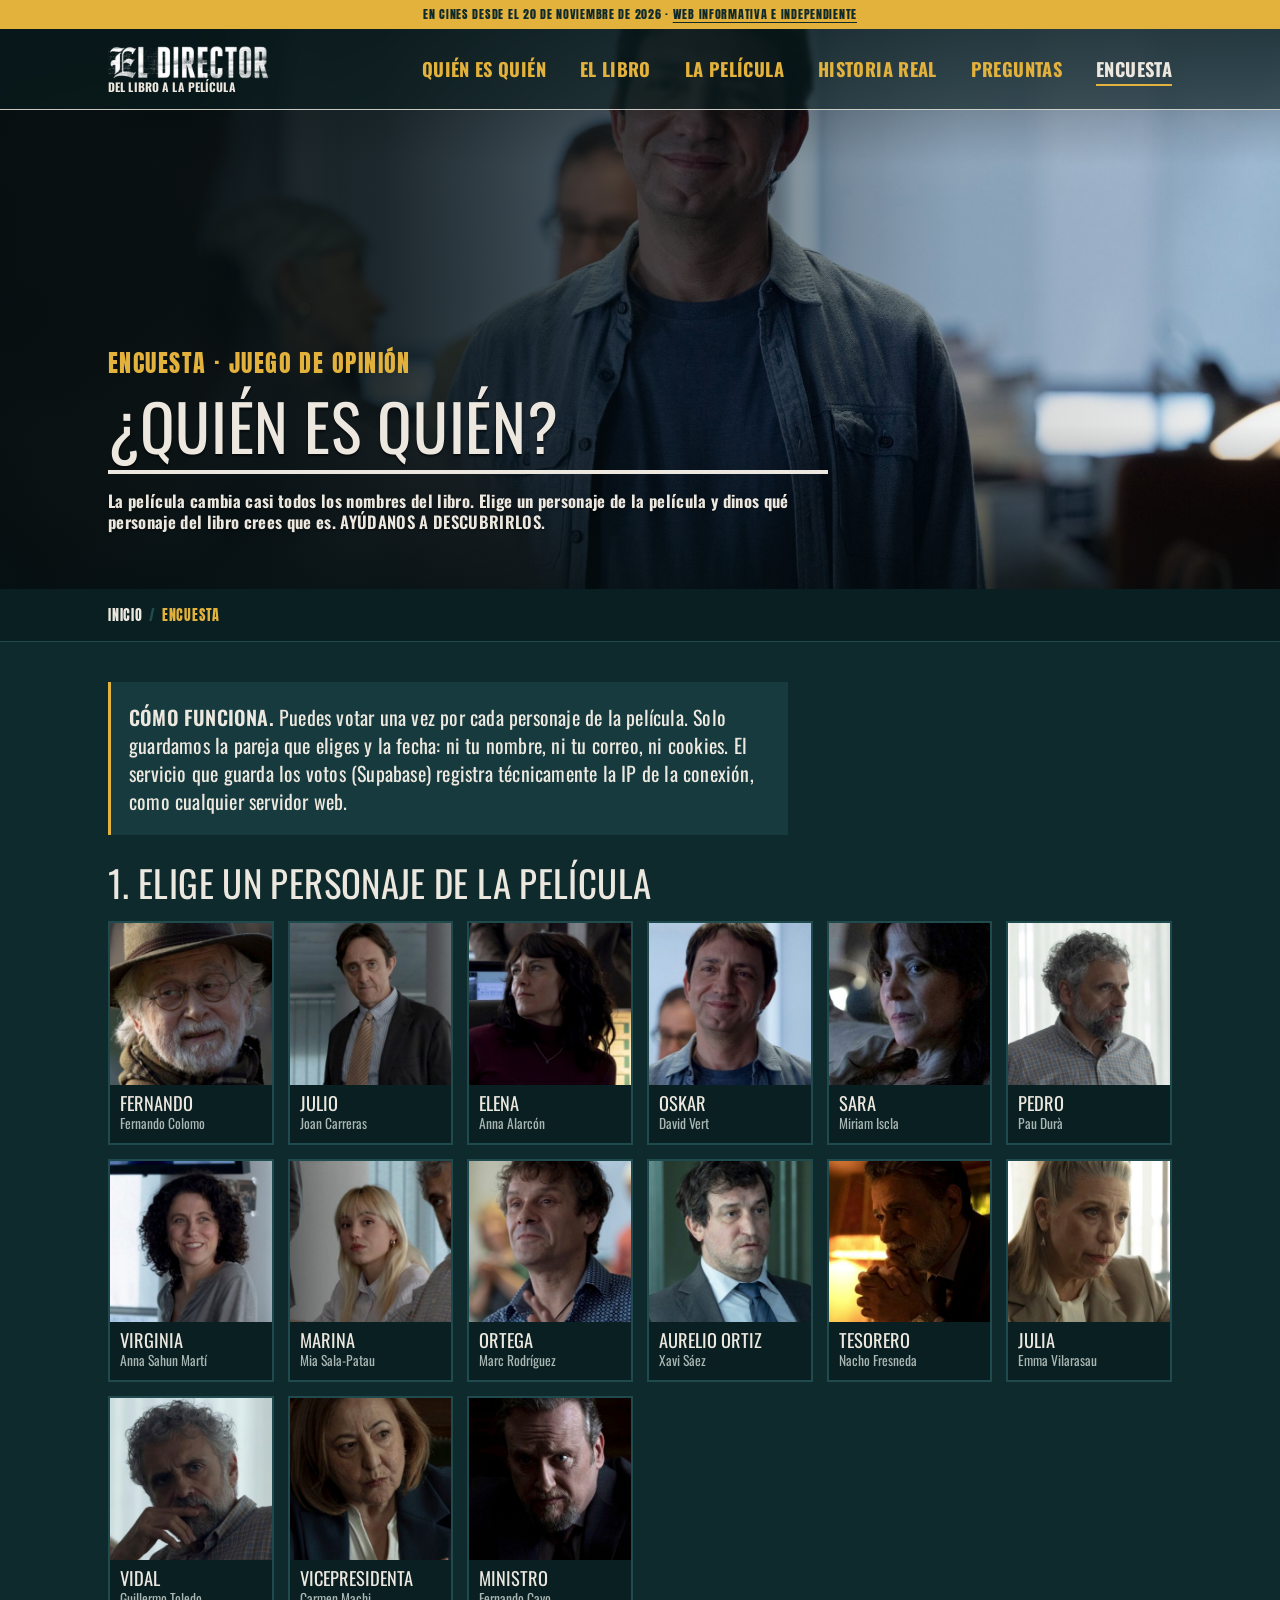
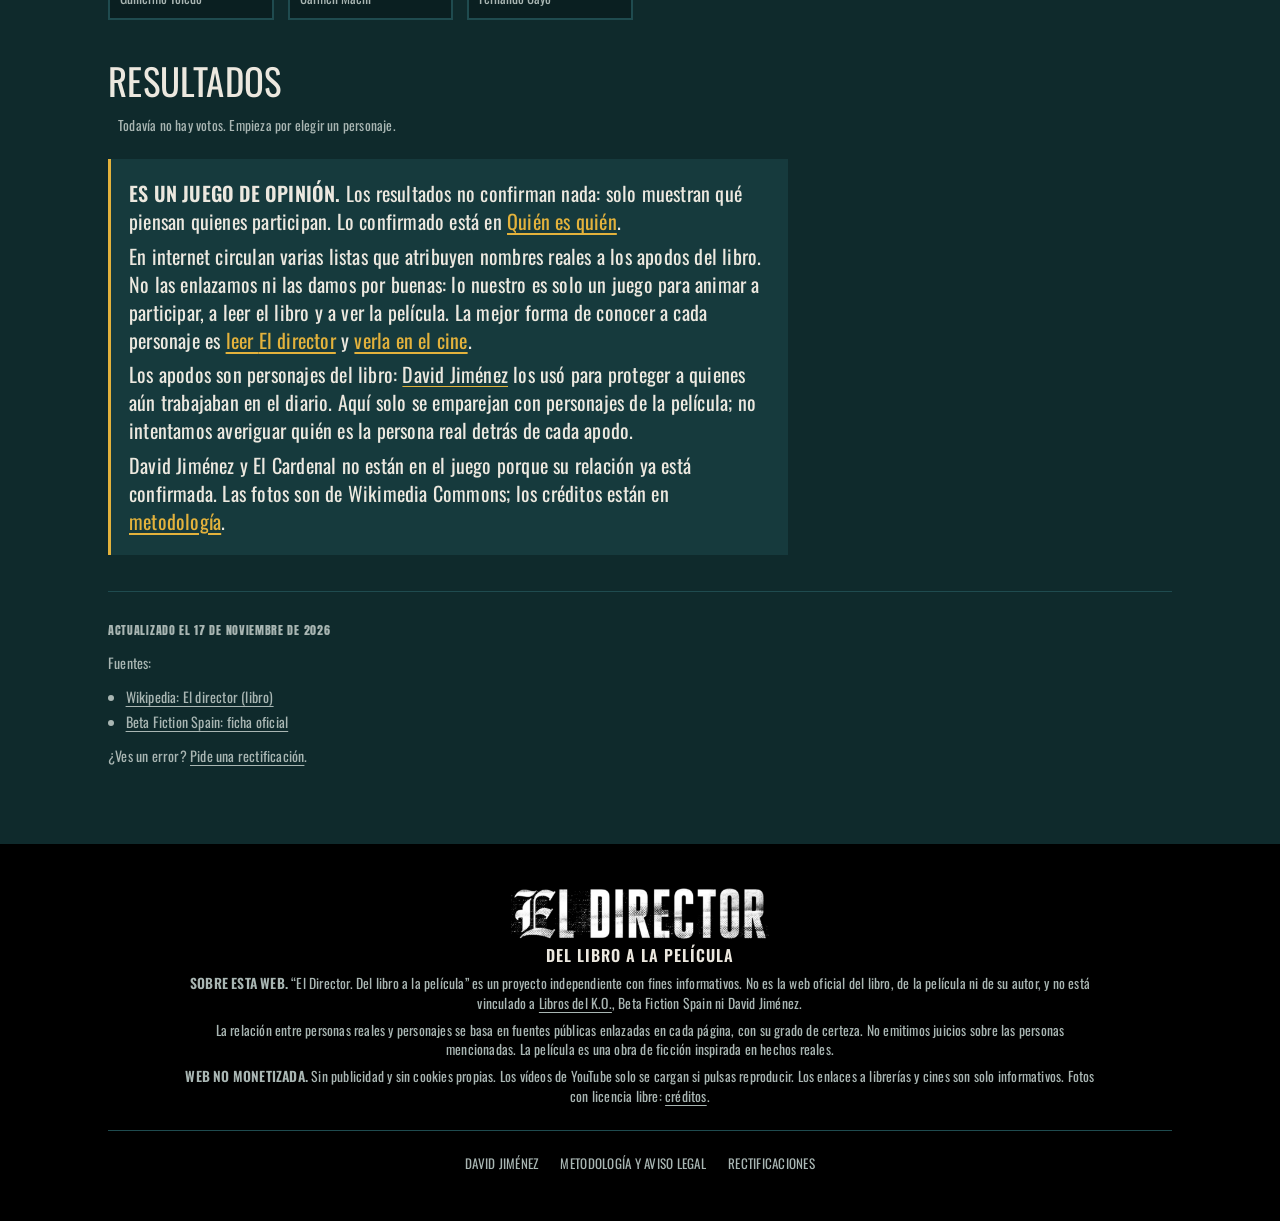
==== docs/encuesta/index.html @ 2427197d "Pie: solo enlaces que no están en el menú principal Co-Authored-By: Claude Opus 5.5 <noreply@anthrop" ====
<!doctype html>
<html lang="es">
<head>
<meta charset="utf-8">
<script>document.documentElement.classList.add("js")</script>
<meta name="viewport" content="width=device-width, initial-scale=1, viewport-fit=cover">
<title>Encuesta: ¿quién es quién en El Director? · Juega a emparejar</title>
<meta name="description" content="Elige un personaje de la película El Director y di qué personaje del libro de David Jiménez crees que es. Un juego de opinión, con resultados.">
<link rel="canonical" href="https://pedrognrd.github.io/el-director/encuesta/">
<meta name="robots" content="index, follow, max-image-preview:large">
<meta name="theme-color" content="#0f2a2c">
<meta property="og:type" content="website">
<meta property="og:locale" content="es_ES">
<meta property="og:site_name" content="El Director. Del libro a la película">
<meta property="og:title" content="Encuesta: ¿quién es quién en El Director? · Juega a emparejar">
<meta property="og:description" content="Elige un personaje de la película El Director y di qué personaje del libro de David Jiménez crees que es. Un juego de opinión, con resultados.">
<meta property="og:url" content="https://pedrognrd.github.io/el-director/encuesta/">
<meta property="og:image" content="https://pedrognrd.github.io/el-director/assets/img/og-el-director.jpg">
<meta property="og:image:type" content="image/jpeg">
<meta property="og:image:width" content="1200">
<meta property="og:image:height" content="630">
<meta property="og:image:alt" content="El Director. Del libro a la película">
<meta name="twitter:card" content="summary_large_image">
<meta name="twitter:image" content="https://pedrognrd.github.io/el-director/assets/img/og-el-director.jpg">
<link rel="icon" href="../assets/img/favicon-48.png" sizes="48x48" type="image/png">
<link rel="icon" href="../assets/img/favicon-192.png" sizes="192x192" type="image/png">
<link rel="apple-touch-icon" href="../assets/img/apple-touch-icon.png">
<link rel="preconnect" href="https://fonts.googleapis.com">
<link rel="preconnect" href="https://fonts.gstatic.com" crossorigin>
<link rel="stylesheet" href="https://fonts.googleapis.com/css2?family=UnifrakturCook:wght@700&family=Anton&family=Oswald:wght@400;500;600;700&display=swap">
<link rel="stylesheet" href="../assets/estilos.css?v=871b8912">
<script type="application/ld+json">{"@context": "https://schema.org", "@graph": [{"@type": "WebSite", "@id": "https://pedrognrd.github.io/el-director/#web", "name": "El Director. Del libro a la película", "url": "https://pedrognrd.github.io/el-director/", "inLanguage": "es"}, {"@type": "WebPage", "@id": "https://pedrognrd.github.io/el-director/encuesta/", "url": "https://pedrognrd.github.io/el-director/encuesta/", "name": "Encuesta: ¿quién es quién en El Director? · Juega a emparejar", "description": "Elige un personaje de la película El Director y di qué personaje del libro de David Jiménez crees que es. Un juego de opinión, con resultados.", "isPartOf": {"@id": "https://pedrognrd.github.io/el-director/#web"}, "dateModified": "2026-11-17", "inLanguage": "es"}, {"@type": "BreadcrumbList", "itemListElement": [{"@type": "ListItem", "position": 1, "name": "Inicio", "item": "https://pedrognrd.github.io/el-director/"}, {"@type": "ListItem", "position": 2, "name": "Encuesta", "item": "https://pedrognrd.github.io/el-director/encuesta/"}]}]}</script>
<script src="../assets/video.js?v=871b8912" defer></script>
<script src="../assets/slider.js?v=871b8912" defer></script>
<script src="../assets/encuesta.js?v=871b8912" defer></script>
</head>
<body class="con-hero">
<a class="salto" href="#contenido">Saltar al contenido</a>
<div class="arriba">
<div class="cinta">En cines desde el 20 de noviembre de 2026 · <a href="../metodologia-y-fuentes/">Web informativa e independiente</a></div>
<header class="sitio">
  <div class="contenedor">
    <a class="marca" href="../"><img src="../assets/img/portada/logo-web.png" alt="El Director" width="172" height="36"><span>Del libro a la película</span></a>
    <button type="button" class="menu-boton" aria-expanded="false" aria-controls="menu-principal"><span class="menu-icono" aria-hidden="true"></span><span class="menu-texto">Menú</span></button>
    <nav id="menu-principal" aria-label="Principal"><ul class="menu"><li><a href="../personajes/">Quién es quién</a></li><li><a href="../libro/">El libro</a></li><li><a href="../pelicula/">La película</a></li><li><a href="../historia-real/">Historia real</a></li><li><a href="../preguntas-frecuentes/">Preguntas</a></li><li><a href="../encuesta/" aria-current="page">Encuesta</a></li></ul></nav>
  </div>
</header>
</div>
<main id="contenido" class="con-hero">
<section class="hero hero-v3 hero-pagina"><img class="hero-fondo" src="../assets/img/cabeceras/encuesta.jpg" alt="" width="1920" height="1080" style="object-position:70% 30%" fetchpriority="high" decoding="async"><div class="contenedor hero-texto">
<p class="antetitulo">Encuesta · Juego de opinión</p>
<h1>¿Quién es quién?</h1><p class="entradilla">La película cambia casi todos los nombres del libro. Elige un personaje de la película y dinos qué personaje del libro crees que es. <strong>Ayúdanos a descubrirlos.</strong></p></div></section>
<div class="migas-franja"><div class="contenedor"><nav class="migas" aria-label="Migas de pan"><ol><li><a href="../">Inicio</a></li><li aria-current="page">Encuesta</li></ol></nav></div></div>
<div class="contenedor">
<div class="lectura">
</div>
<div class="aviso enc-aviso"><p><strong>Cómo funciona.</strong> Puedes votar una vez por cada personaje de la película. Solo guardamos la pareja que eliges y la fecha: ni tu nombre, ni tu correo, ni cookies. El servicio que guarda los votos (Supabase) registra técnicamente la IP de la conexión, como cualquier servidor web.</p></div>
<section id="encuesta" class="encuesta" data-base="../" data-supabase-url="https://chfqajnvbydhopqglsfj.supabase.co" data-supabase-key="sb_publishable__lsAxOw4mUCSPmH-8cjugg_9JSWLt6K" aria-label="Juego de emparejar personajes">
  <div class="enc-paso"><noscript><p>La encuesta necesita JavaScript.</p></noscript></div>
  <p class="enc-vivo" aria-live="polite"></p>
</section>
<script type="application/json" id="encuesta-datos">{"peli": [{"id": "fernando", "nombre": "Fernando", "actor": "Fernando Colomo", "sexo": "h", "foto": "assets/img/reparto/fernando.jpg"}, {"id": "julio", "nombre": "Julio", "actor": "Joan Carreras", "sexo": "h", "foto": "assets/img/reparto/julio.jpg"}, {"id": "elena", "nombre": "Elena", "actor": "Anna Alarcón", "sexo": "m", "foto": "assets/img/reparto/elena.jpg"}, {"id": "oskar", "nombre": "Oskar", "actor": "David Vert", "sexo": "h", "foto": "assets/img/reparto/oskar.jpg"}, {"id": "sara", "nombre": "Sara", "actor": "Miriam Iscla", "sexo": "m", "foto": "assets/img/reparto/sara.jpg"}, {"id": "pedro", "nombre": "Pedro", "actor": "Pau Durà", "sexo": "h", "foto": "assets/img/reparto/pedro.jpg"}, {"id": "virginia", "nombre": "Virginia", "actor": "Anna Sahun Martí", "sexo": "m", "foto": "assets/img/reparto/virginia.jpg"}, {"id": "marina", "nombre": "Marina", "actor": "Mia Sala-Patau", "sexo": "m", "foto": "assets/img/reparto/marina.jpg"}, {"id": "ortega", "nombre": "Ortega", "actor": "Marc Rodríguez", "sexo": "h", "foto": "assets/img/reparto/ortega.jpg"}, {"id": "aurelio-ortiz", "nombre": "Aurelio Ortiz", "actor": "Xavi Sáez", "sexo": "h", "foto": "assets/img/reparto/aurelio-ortiz.jpg"}, {"id": "tesorero", "nombre": "Tesorero", "actor": "Nacho Fresneda", "sexo": "h", "foto": "assets/img/reparto/tesorero.jpg"}, {"id": "julia", "nombre": "Julia", "actor": "Emma Vilarasau", "sexo": "m", "foto": "assets/img/reparto/julia.jpg"}, {"id": "vidal", "nombre": "Vidal", "actor": "Guillermo Toledo", "sexo": "h", "foto": "assets/img/reparto/vidal.jpg"}, {"id": "vicepresidenta", "nombre": "Vicepresidenta", "actor": "Carmen Machi", "sexo": "m", "foto": "assets/img/reparto/vicepresidenta.jpg"}, {"id": "ministro", "nombre": "Ministro", "actor": "Fernando Cayo", "sexo": "h", "foto": "assets/img/reparto/ministro.jpg"}], "libro": [{"id": "rajoy", "nombre": "Mariano Rajoy", "tipo": "real", "sexo": "h", "desc": "Presidente del Gobierno (2011-2018)", "foto": "assets/img/libro/rajoy.jpg"}, {"id": "saenz-de-santamaria", "nombre": "Soraya Sáenz de Santamaría", "tipo": "real", "sexo": "m", "desc": "Vicepresidenta del Gobierno (2011-2018)", "foto": "assets/img/libro/saenz-de-santamaria.jpg"}, {"id": "barcenas", "nombre": "Luis Bárcenas", "tipo": "real", "sexo": "h", "desc": "Extesorero del Partido Popular", "foto": null}, {"id": "villarejo", "nombre": "José Manuel Villarejo", "tipo": "real", "sexo": "h", "desc": "Comisario de policía", "foto": null}, {"id": "alierta", "nombre": "César Alierta", "tipo": "real", "sexo": "h", "desc": "Presidente de Telefónica hasta 2016", "foto": "assets/img/libro/alierta.jpg"}, {"id": "florentino-perez", "nombre": "Florentino Pérez", "tipo": "real", "sexo": "h", "desc": "Presidente de ACS y del Real Madrid", "foto": "assets/img/libro/florentino-perez.jpg"}, {"id": "pedro-j-ramirez", "nombre": "Pedro J. Ramírez", "tipo": "real", "sexo": "h", "desc": "Fundador y director de El Mundo hasta 2014", "foto": "assets/img/libro/pedro-j-ramirez.jpg"}, {"id": "garcia-abadillo", "nombre": "Casimiro García-Abadillo", "tipo": "real", "sexo": "h", "desc": "Director de El Mundo (2014-2015)", "foto": "assets/img/libro/garcia-abadillo.jpg"}, {"id": "botin", "nombre": "Emilio Botín", "tipo": "real", "sexo": "h", "desc": "Presidente del Banco Santander hasta 2014", "foto": "assets/img/libro/botin.jpg"}, {"id": "faine", "nombre": "Isidro Fainé", "tipo": "real", "sexo": "h", "desc": "Presidente de La Caixa", "foto": "assets/img/libro/faine.jpg"}, {"id": "sanchez-galan", "nombre": "Ignacio Sánchez Galán", "tipo": "real", "sexo": "h", "desc": "Presidente de Iberdrola", "foto": null}, {"id": "francisco-gonzalez", "nombre": "Francisco González", "tipo": "real", "sexo": "h", "desc": "Presidente del BBVA hasta 2018", "foto": "assets/img/libro/francisco-gonzalez.jpg"}, {"id": "urdangarin", "nombre": "Iñaki Urdangarin", "tipo": "real", "sexo": "h", "desc": "Cuñado del rey Felipe VI", "foto": "assets/img/libro/urdangarin.jpg"}, {"id": "inda", "nombre": "Eduardo Inda", "tipo": "real", "sexo": "h", "desc": "Periodista", "foto": "assets/img/libro/inda.jpg"}, {"id": "marhuenda", "nombre": "Francisco Marhuenda", "tipo": "real", "sexo": "h", "desc": "Director de La Razón", "foto": "assets/img/libro/marhuenda.jpg"}, {"id": "trinidad-jimenez", "nombre": "Trinidad Jiménez", "tipo": "real", "sexo": "m", "desc": "Exministra, con cargo en Telefónica", "foto": "assets/img/libro/trinidad-jimenez.jpg"}, {"id": "la-digna", "nombre": "La Digna", "tipo": "apodo", "sexo": "m", "desc": "Apodo de alguien de la redacción", "foto": null}, {"id": "la-favorita", "nombre": "La Favorita", "tipo": "apodo", "sexo": "m", "desc": "Apodo de alguien de la redacción", "foto": null}, {"id": "rasputin", "nombre": "Rasputín", "tipo": "apodo", "sexo": "h", "desc": "Apodo de alguien de la redacción", "foto": null}, {"id": "el-poeta", "nombre": "El Poeta", "tipo": "apodo", "sexo": "h", "desc": "Apodo de alguien de la redacción", "foto": null}, {"id": "el-senorito", "nombre": "El Señorito", "tipo": "apodo", "sexo": "h", "desc": "Apodo de alguien de la redacción", "foto": null}, {"id": "el-reportero", "nombre": "El Reportero", "tipo": "apodo", "sexo": "h", "desc": "Apodo de alguien de la redacción", "foto": null}, {"id": "el-secretario", "nombre": "El Secretario", "tipo": "apodo", "sexo": "h", "desc": "Apodo de alguien de la redacción", "foto": null}, {"id": "el-dos", "nombre": "El Dos", "tipo": "apodo", "sexo": "h", "desc": "Apodo de alguien de la redacción", "foto": null}, {"id": "el-viti", "nombre": "El Viti", "tipo": "apodo", "sexo": "h", "desc": "Apodo de alguien de la redacción", "foto": null}, {"id": "money", "nombre": "Money", "tipo": "apodo", "sexo": "?", "desc": "Apodo de alguien de la redacción", "foto": null}, {"id": "asuntos-internos", "nombre": "Asuntos Internos", "tipo": "apodo", "sexo": "?", "desc": "Apodo de alguien de la redacción", "foto": null}, {"id": "chupatintas", "nombre": "Chupatintas", "tipo": "apodo", "sexo": "?", "desc": "Apodo de alguien de la redacción", "foto": null}, {"id": "ninguno", "nombre": "Ninguno", "tipo": "ninguno", "sexo": "*", "desc": "Creo que es un personaje creado para la película", "foto": null}]}</script>
<h2>Resultados</h2>
<div id="encuesta-resultados" class="enc-resultados"></div>
<div class="aviso"><p><strong>Es un juego de opinión.</strong> Los resultados no confirman nada: solo muestran qué piensan quienes participan. Lo confirmado está en <a href="../personajes/">Quién es quién</a>.</p>
<p>En internet circulan varias listas que atribuyen nombres reales a los apodos del libro. No las enlazamos ni las damos por buenas: lo nuestro es solo un juego para animar a participar, a leer el libro y a ver la película. La mejor forma de conocer a cada personaje es <a href="../libro/#donde-leer">leer <i>El director</i></a> y <a href="../pelicula/#donde-ver">verla en el cine</a>.</p>
<p>Los apodos son personajes del libro: <a class="ref" href="https://es.wikipedia.org/wiki/David_Jim%C3%A9nez_Garc%C3%ADa" rel="noopener noreferrer" target="_blank">David Jiménez</a> los usó para proteger a quienes aún trabajaban en el diario. Aquí solo se emparejan con personajes de la película; no intentamos averiguar quién es la persona real detrás de cada apodo.</p>
<p>David Jiménez y El Cardenal no están en el juego porque su relación ya está confirmada. Las fotos son de Wikimedia Commons; los créditos están en <a href="../metodologia-y-fuentes/#creditos">metodología</a>.</p></div>
<aside class="fuentes" aria-label="Fuentes"><p class="actualizado">Actualizado el 17 de noviembre de 2026</p><p>Fuentes:</p><ul><li><a href="https://es.wikipedia.org/wiki/El_director" rel="noopener noreferrer" target="_blank">Wikipedia: El director (libro)</a></li><li><a href="https://betafiction.es/cine/el-director/" rel="noopener noreferrer" target="_blank">Beta Fiction Spain: ficha oficial</a></li></ul><p>¿Ves un error? <a href="../metodologia-y-fuentes/#rectificaciones">Pide una rectificación</a>.</p></aside>
</div>
</main>
<footer class="pie">
  <div class="contenedor">
    <p class="pie-marca"><img class="pie-logo" src="../assets/img/portada/logo-web.png" alt="El Director" width="258" height="54" loading="lazy"><span>Del libro a la película</span></p>
    <div class="pie-aviso">
      <p><strong>Sobre esta web.</strong> “El Director. Del libro a la película” es un proyecto independiente con fines informativos. No es la web oficial del libro, de la película ni de su autor, y no está vinculado a <a href="https://www.librosdelko.com/" rel="noopener noreferrer" target="_blank">Libros del K.O.</a>, Beta Fiction Spain ni David Jiménez.</p>
      <p>La relación entre personas reales y personajes se basa en fuentes públicas enlazadas en cada página, con su grado de certeza. No emitimos juicios sobre las personas mencionadas. La película es una obra de ficción inspirada en hechos reales.</p>
      <p><strong>Web no monetizada.</strong> Sin publicidad y sin cookies propias. Los vídeos de YouTube solo se cargan si pulsas reproducir. Los enlaces a librerías y cines son solo informativos. Fotos con licencia libre: <a href="../metodologia-y-fuentes/#creditos">créditos</a>.</p>
    </div>
    <hr>
    <nav aria-label="Pie de página">
      <ul class="pie-menu">
        <li><a href="../personajes/david-jimenez/">David Jiménez</a></li>
        <li><a href="../metodologia-y-fuentes/">Metodología y aviso legal</a></li>
        <li><a href="../metodologia-y-fuentes/#rectificaciones">Rectificaciones</a></li>
      </ul>
    </nav>
  </div>
</footer>
</body>
</html>
---- docs/assets/estilos.css ----
/* El Director. Del libro a la película
   Guía de estilo: luz fría de redacción (petróleo), papel prensa, oro de estreno, rojo butaca solo para avisos. */
:root{
  --petroleo:#0f2a2c;
  --petroleo-2:#163a3d;
  --petroleo-3:#1f4b4f;
  --noche:#0a1f21;
  --papel:#ece8df;
  --gris:#a9b6b3;
  --oro:#e3b23c;
  --butaca:#c8434a;
  --ok:#6fbf8e;
  --f-cabecera:"UnifrakturCook","Old English Text MT",serif;
  --f-display: "Oswald","Anton","Haettenschweiler","Arial Narrow Bold",sans-serif;
  --f-texto:"Oswald","Arial Narrow",sans-serif;
  --f-teletipo:Impact,"Anton","Haettenschweiler","Arial Narrow Bold",sans-serif;
  color-scheme:dark;
}
*{box-sizing:border-box}
html{-webkit-text-size-adjust:100%}
body{margin:0;background:var(--petroleo);color:var(--papel);font-family:var(--f-texto);font-size: 20px;line-height:1.55}
img{max-width:100%;height:auto}
a{color:var(--oro);text-underline-offset:3px}
a:hover{color:var(--papel)}
:focus-visible{outline:2px solid var(--oro);outline-offset:3px}
.salto{position:absolute;left:-999px;top:0;background:var(--oro);color:var(--petroleo);padding:8px 12px;z-index:20}
.salto:focus{left:16px}

.contenedor{max-width:1100px;margin:0 auto;padding-left:max(18px,env(safe-area-inset-left,0px));padding-right:max(18px,env(safe-area-inset-right,0px))}
.lectura{/* max-width:68ch; */margin: 18px 0px 36px 0px;}

/* Cabecera del sitio */
.sitio{border-bottom:1px solid var(--petroleo-3);background:var(--noche)}
.sitio .contenedor{display:flex;align-items:center;justify-content:space-between;gap:12px 24px;flex-wrap:wrap;padding-block:14px}
.marca{font-family:var(--f-display);text-transform:uppercase;letter-spacing:.06em;font-size:1.15rem;color:var(--papel);text-decoration:none;line-height:1.1}
.marca .el{font-family:var(--f-cabecera);text-transform:none;letter-spacing:0;font-size:1.35em}
.marca small{display:block;font-size:.62rem;letter-spacing:.2em;color:var(--oro)}
.menu{display:flex;flex-wrap:wrap;gap:4px 18px;list-style:none;margin:0;padding:0;font-family:var(--f-display);text-transform:uppercase;letter-spacing:.08em;font-size:.88rem}
.menu a{color:var(--gris);text-decoration:none;padding-block:4px;display:inline-block}
.menu a:hover,.menu a[aria-current="page"]{color:var(--papel);box-shadow:inset 0 -2px 0 var(--oro)}

.cinta{background:var(--oro);color:var(--petroleo);font-family:var(--f-teletipo);font-size:.75rem;letter-spacing:.1em;text-transform:uppercase;text-align:center;padding:6px 12px}
.cinta a{color:var(--petroleo)}

/* Tipografía */
h1,h2,h3{font-family:var(--f-display);font-weight:600;text-transform:uppercase;letter-spacing:.02em;line-height:1.08;text-wrap:balance;margin:0}
h1{font-size:clamp(2.4rem,7vw,4.6rem)}
h1 .el{font-family:var(--f-cabecera);text-transform:none;letter-spacing:0;font-weight:700}
h2{font-size:clamp(1.6rem,3.6vw,2.3rem);margin-top:2.6rem}
h3{font-size:1.2rem;letter-spacing:.05em;color:var(--oro);margin-top:1.8rem}
p{margin:.9rem 0}
.antetitulo{font-family:var(--f-teletipo);font-size: 1.5rem;letter-spacing:.14em;text-transform:uppercase;color:var(--gris)}
.entradilla{font-size:1.22rem;line-height:1.55;color:var(--papel)}
.nota{color:var(--gris);font-size:.9rem}
.mono{font-family:var(--f-teletipo);font-size:.85em}

main{padding-block:40px 64px}
.migas{font-family:var(--f-teletipo);font-size:.72rem;letter-spacing:.08em;text-transform:uppercase;color:var(--gris);margin-bottom:22px}
.migas ol{list-style:none;display:flex;flex-wrap:wrap;gap:6px;margin:0;padding:0}
.migas li+li::before{content:"/";margin-right:6px;color:var(--petroleo-3)}
.migas a{color:var(--gris)}

/* Portada */
.portada{padding-block:56px 40px;border-bottom:1px solid var(--petroleo-3);background:linear-gradient(180deg,rgba(200,67,74,.16),transparent 75%)}
.portada h1{font-size:clamp(3rem,10vw,6.8rem);line-height:.95}
.portada .sub{font-family:var(--f-display);text-transform:uppercase;letter-spacing:.2em;color:var(--oro);font-size:clamp(1rem,2.4vw,1.45rem);margin-top:10px}
.acciones{display:flex;flex-wrap:wrap;gap:12px;margin-top:26px}
.btn{display:inline-block;font-family:var(--f-display);text-transform:uppercase;letter-spacing:.1em;font-size:.92rem;padding:12px 18px;border:2px solid var(--oro);background:var(--oro);color:var(--petroleo);text-decoration:none}
.btn:hover{background:var(--papel);border-color:var(--papel);color:var(--petroleo)}
.btn.sec{background:transparent;color:var(--oro)}
.btn.sec:hover{color:var(--petroleo);background:var(--oro)}

/* Pares persona real = personaje */
.pares{display:grid;gap:0;margin-top:22px;border-top:1px solid var(--petroleo-3)}
.par{display:grid;grid-template-columns:minmax(0,1fr) auto minmax(0,1fr);gap:14px;align-items:center;padding-block:20px;border-bottom:1px solid var(--petroleo-3);color:inherit;text-decoration:none}
a.par:hover .nombre{color:var(--oro)}
.par .der{text-align:right}
.par .eti{font-family:var(--f-teletipo);font-size:.66rem;letter-spacing:.12em;text-transform:uppercase;color:var(--gris)}
.par .nombre{font-family:var(--f-display);text-transform:uppercase;font-size:clamp(1.05rem,2.6vw,1.5rem);line-height:1.15}
.par .detalle{font-size:.9rem;color:var(--gris)}
.par .igual{font-family:var(--f-display);font-size:2rem;color:var(--oro);line-height:1}
.par .igual.duda{color:var(--gris)}
@media (max-width:560px){.par{grid-template-columns:1fr;gap:4px}.par .der{text-align:left}.par .igual{font-size:1.2rem}}

/* Sellos de certeza */
.sello{display:inline-block;font-family:var(--f-teletipo);font-size:.68rem;letter-spacing:.08em;text-transform:uppercase;padding:2px 8px;border:1px solid currentColor;white-space:nowrap;vertical-align:middle}
.s-conf{color:var(--ok)}
.s-pend{color:var(--gris);border-style:dashed}
.s-real{color:var(--oro)}

/* Tablas */
.tabla{overflow-x:auto;margin: 18px 0px;border:1px solid var(--petroleo-3)}
table{border-collapse:collapse;width:100%;min-width:600px;font-size: 1.2rem;}
caption{text-align:left;padding:10px 12px;font-family:var(--f-teletipo);font-size:.75rem;letter-spacing:.08em;text-transform:uppercase;color:var(--gris)}
th,td{text-align:left;padding:11px 12px;border-bottom:1px solid var(--petroleo-3);vertical-align:top}
th{font-family:var(--f-teletipo);font-weight:500;font-size:.72rem;letter-spacing:.1em;text-transform:uppercase;color:var(--gris);background:var(--petroleo-2)}
tbody tr:last-child td{border-bottom:0}

/* Ficha */
.ficha-cabecera{display:grid;grid-template-columns:minmax(0,1fr) auto minmax(0,1fr);gap:16px;align-items:end;padding:22px;background:var(--petroleo-2);border:1px solid var(--petroleo-3);margin-top:24px}
.ficha-cabecera .der{text-align:right}
@media (max-width:560px){.ficha-cabecera{grid-template-columns:1fr}.ficha-cabecera .der{text-align:left}}
.datos{display:grid;grid-template-columns:auto 1fr;gap:6px 18px;margin:18px 0;font-size:.95rem}
.datos dt{font-family:var(--f-teletipo);font-size:.72rem;letter-spacing:.08em;text-transform:uppercase;color:var(--gris);padding-top:4px}
.datos dd{margin:0}
@media (max-width:480px){.datos{grid-template-columns:1fr;gap:2px}.datos dd{margin-bottom:8px}}

.recorte{background:var(--papel);color:#1d1d1b;padding:16px 18px;margin:24px 0;transform:rotate(-.8deg);max-width:62ch;box-shadow:0 6px 18px rgba(0,0,0,.25)}
.recorte p{margin:.4rem 0}
.recorte strong{font-family:var(--f-display);text-transform:uppercase;letter-spacing:.04em;font-weight:600}
.recorte a{color:#6b4a00}

.aviso{border-left:3px solid var(--oro);background:var(--petroleo-2);padding:14px 18px;margin:24px 0;max-width:68ch}
.aviso.rojo{border-left-color:var(--butaca)}
.aviso p{margin:.4rem 0}

details.spoiler{border:1px dashed var(--butaca);padding:12px 16px;margin:20px 0;max-width:68ch}
details.spoiler summary{cursor:pointer;font-family:var(--f-display);text-transform:uppercase;letter-spacing:.08em;color:var(--butaca)}

.rejilla{display:grid;gap:22px;grid-template-columns:repeat(auto-fit,minmax(250px,1fr));margin-top:22px}
.rejilla>*{min-width:0}
.tarjeta{border-top:3px solid var(--oro);padding-top:12px}
.tarjeta h3{margin-top:0;color:var(--papel)}

.cronologia{list-style:none;padding:0;margin:22px 0;border-left:2px solid var(--petroleo-3);max-width:68ch}
.cronologia li{position:relative;padding:0 0 18px 22px}
.cronologia li::before{content:"";position:absolute;left:-6px;top:.55em;width:10px;height:10px;background:var(--oro)}
.cronologia time{display:block;font-family:var(--f-teletipo);font-size:.78rem;letter-spacing:.08em;text-transform:uppercase;color:var(--oro)}

.donde{display:flex;flex-wrap:wrap;gap:10px;margin-top:14px}
.siguiente{display:grid;gap:16px;grid-template-columns:repeat(auto-fit,minmax(240px,1fr));margin-top:40px;padding-top:24px;border-top:1px solid var(--petroleo-3)}
.siguiente a{display:block;padding:16px;border:1px solid var(--petroleo-3);text-decoration:none;color:var(--papel)}
.siguiente a:hover{border-color:var(--oro)}
.siguiente .antetitulo{display:block;margin-bottom:4px}
.siguiente strong{font-family:var(--f-display);text-transform:uppercase;letter-spacing:.04em;font-weight:500;font-size:1.1rem}

.fuentes{font-size:.88rem;color:var(--gris);margin-top:36px;padding-top:16px;border-top:1px solid var(--petroleo-3);/* max-width:68ch; */}
.fuentes ul{padding-left:1.1rem}
.fuentes a{color:var(--gris)}
.actualizado{font-family:var(--f-teletipo);font-size:.72rem;letter-spacing:.08em;text-transform:uppercase;color:var(--gris)}

ul,ol{padding-left:1.2rem}
li{margin:.3rem 0}
dl.faq dt{font-family:var(--f-display);text-transform:uppercase;letter-spacing:.03em;font-size: 1.4rem;margin-top:1.6rem}
dl.faq dd{margin: .4rem 0 2rem;}

/* Pie */
.pie{border-top:1px solid var(--petroleo-3);background:var(--noche);color:var(--gris);font-size:.86rem;padding-block:34px 44px}
.pie .contenedor{display:grid;gap:24px;grid-template-columns:minmax(0,2fr) minmax(0,1fr)}
@media (max-width:720px){.pie .contenedor{grid-template-columns:1fr}}
.pie a{color:var(--gris)}
.pie ul{list-style:none;padding:0;margin:0}
.pie p{margin:.5rem 0}

@media (prefers-reduced-motion:reduce){*{transition:none!important}.recorte{transform:none}}

/* ---------- Multimedia ---------- */
.portada{position:relative;overflow:hidden;isolation:isolate}
.portada::before{content:"";position:absolute;inset:0;z-index:-2;background:url("img/papel-triturado.svg") center/cover no-repeat;opacity:.22}
.portada::after{content:"";position:absolute;inset:0;z-index:-1;background:linear-gradient(90deg,var(--petroleo) 30%,rgba(15,42,44,.55))}

.banda{position:relative;min-height:220px;display:flex;align-items:flex-end;background:url("img/butacas.svg") center/cover no-repeat;border-bottom:1px solid var(--petroleo-3)}
.banda .contenedor{width:100%;padding-block:28px}

.foto{margin:0;min-width:0}
.foto .marco{position:relative;aspect-ratio:4/5;max-width:100%;overflow:hidden;background:var(--petroleo-2)}
.foto img{display:block;width:100%;height:100%;object-fit:cover;filter:grayscale(1) contrast(1.08)}
.foto .marco::after{content:"";position:absolute;inset:0;background:var(--petroleo);mix-blend-mode:color;opacity:.55;pointer-events:none}
.foto.ficcion img{filter:grayscale(.15) contrast(1.05)}
.foto.ficcion .marco::after{display:none}
.foto figcaption{font-family:var(--f-teletipo);font-size:.66rem;letter-spacing:.04em;color:var(--gris);margin-top:6px;line-height:1.45}
.foto figcaption a{color:var(--gris)}
.foto figcaption strong{display:block;font-family:var(--f-display);font-weight:500;font-size:.95rem;letter-spacing:.06em;text-transform:uppercase;color:var(--papel)}

.careo{display:grid;grid-template-columns:minmax(0,1fr) auto minmax(0,1fr);gap:18px;align-items:center;margin:26px 0;max-width:760px}
.careo .igual{font-family:var(--f-display);font-size:2.4rem;color:var(--oro)}
@media (max-width:520px){.careo{gap:10px}.careo .igual{font-size:1.6rem}}

.miniatura{width:56px;height:70px;object-fit:cover;filter:grayscale(1);flex:none}
.par .lado{display:flex;gap:14px;align-items:center;min-width:0}
.par .der .lado,.par .lado.der{flex-direction:row-reverse;text-align:right}
@media (max-width:560px){.par .lado.der{flex-direction:row;text-align:left}}

.video{position:relative;aspect-ratio:16/9;max-width:860px;background:#000;margin-top:16px;border:1px solid var(--petroleo-3)}
.video iframe{position:absolute;inset:0;width:100%;height:100%;border:0}
.video button{position:absolute;inset:0;width:100%;height:100%;border:0;padding:0;cursor:pointer;background:#000;color:var(--papel)}
.video button img{width:100%;height:100%;object-fit:cover;opacity:.75;transition:opacity .2s}
.video button:hover img{opacity:.95}
.video .play{position:absolute;left:50%;top:50%;transform:translate(-50%,-50%);width:78px;height:78px;border-radius:50%;background:var(--oro);display:grid;place-items:center}
.video .play::before{content:"";margin-left:6px;border-style:solid;border-width:16px 0 16px 26px;border-color:transparent transparent transparent var(--petroleo)}
.video .rotulo{position:absolute;left:0;right:0;bottom:0;padding:14px 16px;text-align:left;background:linear-gradient(transparent,rgba(0,0,0,.85));font-family:var(--f-display);text-transform:uppercase;letter-spacing:.06em;font-size:1rem}
.video .rotulo small{display:block;font-family:var(--f-teletipo);font-size:.68rem;letter-spacing:.06em;color:var(--gris);text-transform:none}
.video-pie{font-size:.82rem;color:var(--gris);max-width:860px;margin-top:6px}
.videos{display:grid;gap:22px;grid-template-columns:repeat(auto-fit,minmax(280px,1fr));margin-top:10px}
.videos>*{min-width:0}

/* ---------- Portada v2 ---------- */
.hero{position:relative;overflow:hidden;isolation:isolate;border-bottom:1px solid var(--petroleo-3);padding-block:64px 18px}
.hero-fotos{position:absolute;inset:0;z-index:-2;display:grid;grid-template-columns:1.2fr 1fr 1fr}
.hero-fotos img{width:100%;height:100%;object-fit:cover;filter:grayscale(1) contrast(1.15) brightness(.85)}
.hero::before{content:"";position:absolute;inset:0;z-index:-1;background:linear-gradient(90deg,rgba(15,42,44,.96) 0%,rgba(15,42,44,.86) 45%,rgba(15,42,44,.55) 100%),linear-gradient(0deg,rgba(15,42,44,.9),transparent 40%);mix-blend-mode:normal}
.hero h1{font-size: clamp(3rem,10vw,4rem);line-height:.95}
.hero .sub{font-family:var(--f-display);text-transform:uppercase;letter-spacing:.2em;color:var(--oro);font-size:clamp(1rem,2.4vw,1.45rem);margin-top:10px}
.hero-texto{padding-bottom:28px}
.hero-creditos{font-family:var(--f-teletipo);font-size:.62rem;letter-spacing:.03em;color:var(--gris);margin:0}
.hero-creditos a{color:var(--gris)}
@media (max-width:640px){.hero-fotos{grid-template-columns:1fr}.hero-fotos img+img{display:none}}

.cartelera{padding-top:8px;margin-bottom:40px}
.combates{display:grid;gap:22px;grid-template-columns:repeat(auto-fit,minmax(300px,1fr));margin-top:24px}
.combate{display:flex;flex-direction:column;text-decoration:none;color:var(--papel);border:1px solid var(--petroleo-3);
  background:radial-gradient(ellipse at 50% 0%,rgba(227,178,60,.22),transparent 60%),linear-gradient(180deg,var(--noche),var(--petroleo-2));
  padding:16px 16px 12px;min-width:0;transition:border-color .2s}
.combate:hover{border-color:var(--oro)}
.combate:hover .nombres strong{color:var(--oro)}
.esquinas{display:flex;justify-content:space-between;font-family:var(--f-teletipo);font-size:.7rem;letter-spacing:.14em;text-transform:uppercase;color:var(--oro);border-bottom:1px solid var(--petroleo-3);padding-bottom:8px}
.ring{position:relative;display:grid;grid-template-columns:1fr 1fr;align-items:end;height:250px;margin-top:10px;border-bottom:3px solid var(--oro)}
.luchador{margin:0;height:100%;display:flex;align-items:flex-end;min-width:0}
.luchador.izq{justify-content:flex-start}
.luchador.der{justify-content:flex-end}
.luchador img{max-height:100%;max-width:118%;width:auto;object-fit:contain;object-position:bottom;display:block}
.luchador.real img{filter:grayscale(1) contrast(1.1)}
.luchador.duda img{opacity:.35;transform:scaleX(-1)}
.contra{position:absolute;left:50%;top:44%;transform:translate(-50%,-50%);width:54px;height:54px;border-radius:50%;background:var(--oro);color:var(--petroleo);
  font-family:var(--f-display);font-size:1.9rem;line-height:54px;text-align:center;box-shadow:0 0 0 6px rgba(15,42,44,.75);z-index:2}
.nombres{display:grid;grid-template-columns:1fr 1fr;gap:12px;margin-top:12px}
.nombres>div{min-width:0}
.nombres .der{text-align:right}
.nombres strong{display:block;font-family:var(--f-display);font-weight:600;text-transform:uppercase;letter-spacing:.01em;font-size:clamp(1.25rem,2.4vw,1.7rem);line-height:1.02;text-wrap:balance;transition:color .2s}
.nombres span{display:block;font-size:.88rem;color:var(--gris);margin-top:4px}
.combate .credito{font-family:var(--f-teletipo);font-size:.58rem;color:var(--gris);margin:10px 0 0}
.combate .credito a{color:var(--gris);pointer-events:none;text-decoration:none}
.faldon{margin-top:24px;background:var(--petroleo-2);border-block:1px solid var(--petroleo-3)}
.faldon p{margin:0;padding-block:14px;font-size:.92rem;color:var(--papel)}
.faldon .sello{margin-right:8px}

.obras{display:grid;grid-template-columns:repeat(2,minmax(0,1fr));gap:36px;margin-top:56px}
@media (max-width:820px){.obras{grid-template-columns:1fr}}
.obra{display:grid;grid-template-columns:minmax(0,200px) minmax(0,1fr);gap:22px;align-items:start;padding-top:20px;border-top:3px solid var(--oro)}
@media (max-width:480px){.obra{grid-template-columns:1fr}.cubierta{max-width:220px}}
.obra h2{margin-top:4px;font-size:clamp(1.5rem,3vw,2rem)}
.obra .acciones{margin-top:14px}
.obra .btn{font-size:.8rem;padding:10px 14px}
.cubierta{margin:0}
.cubierta .tapa{position:relative;aspect-ratio:2/3;overflow:hidden;display:flex;flex-direction:column;padding:16px;box-shadow:10px 12px 26px rgba(0,0,0,.45)}
.cubierta figcaption{font-family:var(--f-teletipo);font-size:.62rem;color:var(--gris);margin-top:8px}
.libro-generico .tapa{background:linear-gradient(90deg,rgba(0,0,0,.35) 0,rgba(0,0,0,0) 7%,rgba(255,255,255,.08) 8%,transparent 10%),url("img/papel-triturado.svg") center/cover;color:var(--papel);justify-content:space-between}
.libro-generico .tapa::before{content:"";position:absolute;inset:0;background:rgba(15,42,44,.62);z-index:0}
.libro-generico .tapa>*{position:relative;z-index:1;padding-left:8px}
.libro-generico .autor{font-family:var(--f-teletipo);font-size:.7rem;letter-spacing:.12em;text-transform:uppercase}
.libro-generico .titulo{font-family:var(--f-display);font-size:2rem;font-weight:600;text-transform:uppercase;line-height:1}
.libro-generico .subt{font-size:.75rem;color:var(--oro)}
.poster-generico .tapa{background:radial-gradient(ellipse at 50% 20%,rgba(227,178,60,.25),transparent 60%),url("img/butacas.svg") center bottom/220% auto no-repeat,#071718;color:var(--papel);justify-content:flex-end;align-items:center;text-align:center}
.poster-generico .tapa img{position:absolute;left:50%;bottom:30%;height:62%;transform:translateX(-50%);filter:brightness(.5)}
.poster-generico .claim,.poster-generico .titulo,.poster-generico .fecha{position:relative}
.poster-generico .claim{font-family:var(--f-teletipo);font-size:.6rem;letter-spacing:.12em;text-transform:uppercase;color:var(--gris)}
.poster-generico .titulo{font-family:var(--f-display);font-size:2rem;font-weight:600;text-transform:uppercase;line-height:1;margin-block:4px}
.poster-generico .fecha{font-family:var(--f-display);font-size:.72rem;letter-spacing:.1em;text-transform:uppercase;color:var(--oro)}

.historia{margin-top:64px;padding-top:20px;border-top:3px solid var(--oro)}
.historia h2{margin-top:4px}
.linea-tiempo{overflow-x:auto;margin-top:26px;padding-bottom:8px}
.linea-tiempo ol{list-style:none;margin:0;padding:0;display:grid;grid-template-columns:repeat(7,minmax(128px,1fr));gap:0;min-width:900px}
.linea-tiempo li{position:relative;padding:0 16px 0 0;margin:0}
.linea-tiempo li::before{content:"";position:absolute;left:0;right:0;top:44px;height:2px;background:var(--petroleo-3)}
.linea-tiempo li::after{content:"";position:absolute;left:0;top:38px;width:14px;height:14px;background:var(--oro)}
.linea-tiempo time{display:block;font-family:var(--f-display);font-size:1.9rem;font-weight:600;color:var(--papel);line-height:1;height:66px}
.linea-tiempo p{font-size:.88rem;line-height:1.5;color:var(--gris);margin:0}

/* Pie v2 */
.pie .contenedor{display:block}
.pie-aviso{max-width:130ch;margin:0 auto;text-align:center}
.pie hr{border:0;border-top:1px solid var(--petroleo-3);margin:24px 0 18px}
.pie-menu{list-style:none;margin:0;padding:0;display:flex;flex-wrap:wrap;justify-content:center;gap:6px 22px;font-family:var(--f-display);text-transform:uppercase;letter-spacing:.08em;font-size:.82rem}
.pie-menu a{text-decoration:none}
.pie-menu a:hover{color:var(--oro)}
/* Ajustes cartelera */
.combates{grid-template-columns:repeat(auto-fit,minmax(320px,1fr))}
.combate{background:radial-gradient(ellipse at 50% 0%,rgba(227,178,60,.26),transparent 62%),var(--noche)}
.ring{height:260px;overflow:hidden}
.luchador{height:260px}
.luchador img{max-height:260px;max-width:125%}
.nombres strong{font-size:clamp(1.1rem,2vw,1.45rem)}
.combates{grid-template-columns:repeat(auto-fit,minmax(290px,1fr))}
.luchador img{height:auto;max-height:260px}
a.ref{color:inherit;text-decoration:underline;text-decoration-color:var(--oro);text-decoration-thickness:1px;text-underline-offset:3px}
a.ref:hover{color:var(--oro)}

/* ---------- Material oficial ---------- */
.cartel-oficial img{display:block;width:100%;height:auto;box-shadow:10px 12px 26px rgba(0,0,0,.45)}
.ficha-peli{display:grid;grid-template-columns:minmax(0,240px) minmax(0,1fr);gap:28px;align-items:start;margin-top:22px}
.ficha-peli .datos{margin-top:0}
@media (max-width:600px){.ficha-peli{grid-template-columns:1fr}.ficha-peli .cartel-oficial{max-width:240px}}
.reparto-grid{list-style:none;margin:20px 0 0;padding:0;display:grid;gap:22px 18px;grid-template-columns:repeat(auto-fill,minmax(150px,1fr))}
.actor-tarjeta{margin:0;display:flex;flex-direction:column;min-width:0}
.actor-tarjeta img{width:100%;aspect-ratio:1;object-fit:cover;display:block;margin-bottom:8px}
.actor-tarjeta .pers{font-style:italic;color:var(--gris);font-size:.92rem}
.actor-tarjeta strong{font-family:var(--f-display);font-weight:600;text-transform:uppercase;letter-spacing:.02em;font-size:1.05rem;line-height:1.1}
.actor-tarjeta .especial{font-family:var(--f-display);font-size:.62rem;letter-spacing:.1em;text-transform:uppercase;color:var(--oro);margin-bottom:2px}
.actor-tarjeta .inspira{font-size:.78rem;margin-top:6px}
.actor-tarjeta .inspira.pend{color:var(--gris);font-family:var(--f-teletipo);font-size:.66rem;text-transform:uppercase;letter-spacing:.06em}
.fotogramas{display:grid;gap:12px;grid-template-columns:repeat(auto-fill,minmax(280px,1fr));margin-top:18px}
.fotogramas img{width:100%;height:auto;aspect-ratio:16/9;object-fit:cover;display:block}

/* ---------- Portada v3 (layout de noviembre) ---------- */
main.sin-relleno{padding-block:0}
.marca img{display:block;height:36px;width:auto}
.flechas{display:flex;flex-wrap:wrap;gap:12px 34px;margin-top:26px}
.flechas a{font-family:var(--f-display);font-weight:500;text-transform:uppercase;letter-spacing:.04em;font-size:.92rem;color:var(--papel);text-decoration:none;display:inline-flex;align-items:center;gap:12px}
.flechas a::after{content:"";width:30px;height:2px;background:currentColor}
.flechas a{position:relative;padding-right:1px}
.flechas a::before{content:"";position:absolute;right:0;top:50%;width:7px;height:7px;border-top:2px solid currentColor;border-right:2px solid currentColor;transform:translateY(-50%) rotate(45deg)}
.flechas a:hover{color:var(--oro)}
.hero-v3{position:relative;isolation:isolate;overflow:hidden;min-height:min(52vw,720px);display:flex;align-items:center;padding-block:64px;border-bottom:0}
.hero-v3::before{content:"";position:absolute;inset:0;z-index:-1;background:linear-gradient(90deg,rgba(6,18,20,.94) 0%,rgba(6,18,20,.8) 38%,rgba(6,18,20,.15) 70%,rgba(6,18,20,0) 100%),linear-gradient(0deg,rgba(6,18,20,.6),transparent 35%)}
.hero-fondo,.banda-fondo{position:absolute;inset:0;z-index:-2;width:100%;height:100%;object-fit:cover}
.hero-fondo{object-position:70% center}
.hero-v3 .hero-texto{width:100%;padding-bottom:0}
.hero-v3 .hero-texto>*{max-width:560px}
.hero-firmas{display:flex;justify-content:space-between;font-family:var(--f-display);font-weight:600;text-transform:uppercase;letter-spacing:.04em;font-size:.72rem;margin-bottom:6px}
.hero-v3 h1{margin:0;padding-bottom:0}
.hero-v3 h1 .sub-v3{display:block;border-top:2px solid var(--papel);margin-top:14px;padding-top:12px;text-align:center;font-size:clamp(1.2rem,2.3vw,1.7rem);letter-spacing:.03em}
.hero-v3 h1 img{display:block;width:100%;height:auto}
.hero-v3 .entradilla{font-family:var(--f-display);font-weight:500;font-size:1.08rem;line-height:1.5;letter-spacing: .02em;margin:22px 0 0;color:var(--papel)}
.hero-v3 .entradilla strong{text-transform:uppercase;font-weight:600}
.banda-foto{position:relative;isolation:isolate;overflow:hidden;padding-block:clamp(48px,7vw,96px)}
.banda-foto::before{content:"";position:absolute;inset:0;z-index:-1}
.banda-foto h2{font-size:clamp(1.8rem,3.4vw,2.6rem)}
.teaser-v3::before{background:linear-gradient(90deg,rgba(6,18,20,.75),rgba(6,18,20,.15) 60%,rgba(6,18,20,.3))}
.teaser-v3 .contenedor{display:grid;grid-template-columns:minmax(0,1fr) minmax(0,1.45fr);gap:32px;align-items:center}
.teaser-v3 .video{margin:0;max-width:none;border:0;box-shadow:0 18px 40px rgba(0,0,0,.45)}
.teaser-v3 .video .play{background:var(--petroleo);width:92px;height:92px}
.teaser-v3 .video .play::before{border-color:transparent transparent transparent var(--oro)}
.teaser-v3 .video button img{opacity:.92}
.peli-v3::before{background:linear-gradient(90deg,rgba(15,42,44,.92) 0%,rgba(15,42,44,.82) 55%,rgba(15,42,44,.35) 100%)}
.peli-v3 .banda-fondo{object-position:right center}
.peli-v3 .contenedor{display:grid;grid-template-columns:minmax(0,.9fr) minmax(0,1.1fr);gap:clamp(24px,4vw,48px);align-items:stretch}
.peli-v3 .cartel-oficial{margin:0}
.peli-texto{display:flex;flex-direction:column;border-top:3px solid var(--papel);border-bottom:3px solid var(--papel);padding-block:24px}
.peli-texto .peli-entrada{font-family:var(--f-display);font-weight:500;font-size:1.15rem;line-height:1.5;margin:14px 0 4px}
.peli-texto .datos{font-family:var(--f-display);letter-spacing:.04em;font-size:.9rem}
.peli-texto .datos dt{font-family:var(--f-display);font-weight:600;color:var(--oro);font-size:.78rem}
.peli-texto .flechas{margin-top:auto;padding-top:24px}
.pie{background:#000;border-top:0}
.pie-marca{text-align:center;margin:6px 0 22px}
.pie-logo{display:block;margin:0 auto 4px;width:258px;max-width:70%;height:auto}
.pie-marca span{font-family:var(--f-display);font-weight:600;text-transform:uppercase;letter-spacing:.06em;color:var(--papel);font-size:1rem}
@media (max-width:760px){
  .hero-v3{min-height:0;padding-block:48px 56px}
  .hero-v3::before{background:linear-gradient(0deg,rgba(6,18,20,.95) 30%,rgba(6,18,20,.55) 100%)}
  .hero-fondo{object-position:72% center}
  .teaser-v3 .contenedor,.peli-v3 .contenedor{grid-template-columns:1fr}
  .peli-v3 .cartel-oficial{max-width:300px}
  .peli-v3::before{background:rgba(15,42,44,.88)}
  .hero-firmas{font-size:.62rem}
}

/* ---------- Slider "Vida real, libro y película" ---------- */
.vrlp{position:relative;isolation:isolate;overflow:hidden;background:#000;aspect-ratio:2000/741;font-family:var(--f-display);text-transform:uppercase}
.vrlp-slides,.vrlp-slide{position:absolute;inset:0}
.vrlp-slide{margin:0}
.vrlp-slide img{width:100%;height:100%;object-fit:cover;object-position:var(--foco,50%) center;display:block}
.vrlp-titulo{position:absolute;z-index:3;top:11%;right:8.2%;margin:0;text-align:right;font-size:clamp(1.5rem,3.7vw,3.6rem);line-height:1.08;letter-spacing:.01em}
.vrlp-titulo a{color:var(--papel);text-decoration:none;transition:color .5s;pointer-events:none;text-shadow: 0 2px 2px rgba(0,0,0,1);}
.vrlp[data-tono="claro"] .vrlp-titulo a{color:var(--petroleo-3);text-shadow:none}
.vrlp.ultimo .vrlp-titulo a{pointer-events:auto;text-decoration:underline;text-decoration-color:var(--oro);text-decoration-thickness:3px;text-underline-offset:8px}
.vrlp.ultimo .vrlp-titulo a:hover{color:var(--oro)}
.vrlp-texto{position:absolute;z-index:2;display:block;text-decoration:none;color:var(--papel);max-width:44%}
.vrlp-texto.izq{left:8.3%;top:24%}
.vrlp-texto.der{right:8.2%;top:64%;text-align:right}
.vrlp-texto strong{display:block;font-weight:600;font-size:clamp(1.05rem,2.3vw,2.25rem);line-height:1.05;letter-spacing:.01em;text-shadow: 0 2px 2px rgba(0,0,0,1);}
.vrlp-texto span{display:block;color:var(--oro);text-transform:none;font-weight:500;font-size: clamp(.85rem,1.35vw,1.8rem);letter-spacing:.04em;margin-top:4px;text-shadow: 0 2px 2px rgba(0,0,0,1);line-height: .6em;}
.vrlp-texto:hover strong{color:var(--oro)}
.vrlp-slide:last-child::before{content:"";position:absolute;inset:0;z-index:1;background:linear-gradient(90deg,rgba(0,0,0,.55),transparent 22%)}
.vrlp-control{position:absolute;z-index:3;left:50%;bottom:14px;transform:translateX(-50%);display:none;gap:10px;align-items:center}
.vrlp-control button{border:0;cursor:pointer;background:transparent;color:var(--papel);padding:4px}
.vrlp-punto::before{content:"";display:block;width:26px;height:3px;background:rgba(236,232,223,.45)}
.vrlp-punto[aria-current="true"]::before{background:var(--oro)}
.vrlp-pausa{font-size:.7rem;width:26px}
/* Con JS: un slide visible, entrada escalonada imagen → texto blanco → texto amarillo */
.vrlp.js .vrlp-control{display:flex}
.vrlp.js .vrlp-slide{opacity:0;visibility:hidden;transition:opacity .8s,visibility 0s .8s}
.vrlp.js .vrlp-slide.activa{opacity:1;visibility:visible;transition:opacity .8s}
.vrlp.js .vrlp-texto strong,.vrlp.js .vrlp-texto span{opacity:0;transform:translateY(10px)}
.vrlp.js .activa .vrlp-texto strong{animation:vrlp-entra .6s .9s both}
.vrlp.js .activa .vrlp-texto span{animation:vrlp-entra .6s 1.6s both}
@keyframes vrlp-entra{from{opacity:0;transform:translateY(10px)}to{opacity:1;transform:none}}
/* Sin JS: los slides se apilan */
.vrlp:not(.js){aspect-ratio:auto}
.vrlp:not(.js) .vrlp-slides{position:static}
.vrlp:not(.js) .vrlp-slide{position:relative;aspect-ratio:2000/741}
@media (max-width:760px){
  .vrlp{aspect-ratio:4/3}
  .vrlp-titulo{top:6%;right:5%;font-size:1.45rem}
  .vrlp-texto{max-width:90%}
  .vrlp-texto.izq,.vrlp-texto.der{left:5%;right:auto;top:auto;bottom:48px;text-align:left}
  .vrlp-slide:has(.vrlp-texto + .vrlp-texto) .vrlp-texto.izq{bottom:120px}
  .vrlp-slide::after{content:"";position:absolute;inset:auto 0 0 0;height:60%;z-index:1;background:linear-gradient(0deg,rgba(0,0,0,.75),transparent)}
  .vrlp-texto strong{font-size:1.25rem}
  .vrlp-texto span{font-size:.95rem}
  .vrlp:not(.js) .vrlp-slide{aspect-ratio:4/3}
}
@media (prefers-reduced-motion:reduce){.vrlp.js .vrlp-texto strong,.vrlp.js .vrlp-texto span{animation:none!important;opacity:1;transform:none}}
.vrlp + .faldon{margin-top:0}

/* ---------- Libro / película con giro ---------- */
.volteo{perspective:1600px;align-self:start}
.volteo-carta{position:relative;aspect-ratio:13/20;transform-style:preserve-3d;transition:transform 1.1s cubic-bezier(.65,0,.35,1)}
.volteo[data-cara="peli"] .volteo-carta{transform:rotateY(180deg)}
.cara{position:absolute;inset:0;margin:0;backface-visibility:hidden;-webkit-backface-visibility:hidden;box-shadow:10px 12px 26px rgba(0,0,0,.45)}
.cara img{width:100%;height:100%;object-fit:cover;display:block}
.cara-peli{transform:rotateY(180deg)}
.obras-textos{display:grid;align-content:start}
.obra-panel{grid-area:1/1}
.obras-v3 .peli-texto h2{margin-top:0}
.volteo-control{display:none;gap:8px;margin-top:14px;grid-area:2/1}
.volteo-control button{font-family:var(--f-display);text-transform:uppercase;letter-spacing:.06em;font-size:.75rem;background:transparent;color:var(--gris);border:1px solid var(--petroleo-3);padding:6px 12px;cursor:pointer}
.volteo-control button[aria-pressed="true"]{color:var(--petroleo);background:var(--oro);border-color:var(--oro)}
.obras-v3.js .volteo-control{display:flex}
.obras-v3.js .obra-panel{opacity:0;visibility:hidden;transition:opacity .5s,visibility 0s .5s}
.obras-v3.js .obra-panel.activo{opacity:1;visibility:visible;transition:opacity .6s .45s}
/* Sin JS: los dos bloques de texto, uno debajo del otro */
.obras-v3:not(.js) .obra-panel{grid-area:auto}
.obras-v3:not(.js) .obra-panel+.obra-panel{margin-top:24px}
@media (max-width:760px){.obras-v3 .volteo{max-width:300px}}
@media (prefers-reduced-motion:reduce){.volteo-carta{transition:none}}
.obras-v3 .obras-textos{grid-template-rows:1fr auto;align-content:stretch}
.obras-v3 .volteo{align-self:start;width:100%}
/* Textos del slider alineados con el contenedor de 1100px */
.vrlp{--margen:max(18px,calc((100% - 1100px) / 2 + 18px))}
.vrlp-titulo{right:var(--margen)}
.vrlp-texto.izq{left:var(--margen)}
.vrlp-texto.der{right:var(--margen)}
.vrlp-texto{max-width:min(44%,520px)}
@media (max-width:760px){.vrlp-texto.izq,.vrlp-texto.der{left:var(--margen);right:auto}.vrlp-texto{max-width:90%}}
/* Slide 5: siluetas que entran desde fuera de la imagen */
.vrlp-lienzo{position:absolute;top:0;bottom:0;left:50%;height:100%;aspect-ratio:2000/741;min-width:100%;transform:translateX(-50%);overflow:hidden}
.vrlp-lienzo img{position:absolute;inset:0;width:100%;height:100%;object-fit:cover}
.vrlp.js .vrlp-capa.entra-izq{transform:translateX(-100%)}
.vrlp.js .vrlp-capa.entra-der{transform:translateX(100%)}
.vrlp.js .activa .vrlp-capa{animation:vrlp-desliza 1.3s .2s cubic-bezier(.22,.8,.28,1) both}
@keyframes vrlp-desliza{to{transform:translateX(0)}}
@media (prefers-reduced-motion:reduce){.vrlp.js .vrlp-capa{transform:none!important;animation:none!important}}

/* ---------- Menú y hero (diseño de noviembre, v4) ---------- */
.sitio{border-bottom:1px solid rgba(236,232,223,.85)}
.sitio .contenedor{padding-block:16px}
.marca{display:inline-flex;flex-direction:column;align-items:flex-start;gap:2px;text-decoration:none}
.marca img{height:34px;width:auto}
.marca span{font-family:var(--f-display);font-weight:700;text-transform:uppercase;font-size:.72rem;letter-spacing:.01em;color:var(--papel);line-height:1}
.menu{gap:6px 34px;font-size:1.12rem;letter-spacing:.02em;font-weight:700}
.menu a{color:var(--oro)}
.menu a:hover,.menu a[aria-current="page"]{color:var(--papel);box-shadow:inset 0 -2px 0 var(--oro)}
/* En la portada, la cabecera va encima de la foto del hero */
.es-portada .arriba{position:absolute;top:0;left:0;right:0;z-index:5}
.es-portada .sitio{background:rgba(10,31,33,.6);-webkit-backdrop-filter:blur(2px);backdrop-filter:blur(2px)}
.es-portada .hero-v3{padding-top:170px;min-height:min(62vw,860px)}
.hero-v3::before{background:linear-gradient(90deg,rgba(4,13,15,.96) 0%,rgba(4,13,15,.86) 30%,rgba(4,13,15,.55) 52%,rgba(4,13,15,.18) 75%,rgba(4,13,15,.05) 100%),linear-gradient(180deg,rgba(4,13,15,.55) 0%,transparent 28%,transparent 72%,rgba(4,13,15,.6) 100%)}
.hero-v3 .hero-texto>*{max-width:600px}
.hero-firmas{font-family:Verdana,Geneva,sans-serif;font-weight:700;font-size:.74rem;letter-spacing:.06em;margin-bottom:4px}
.hero-v3 h1 .sub-v3{border-top:4px solid var(--papel);border-bottom:4px solid var(--papel);margin-top:18px;padding:12px 0 14px;font-weight:700;font-size:clamp(1.7rem,3.3vw,2.6rem);letter-spacing:.01em;line-height:1}
.hero-v3 .entradilla{font-weight:700;font-size:clamp(1.05rem,1.6vw,1.32rem);line-height: 1.3;margin-top:18px}
.hero-v3 .flechas{justify-content:space-between;flex-wrap:nowrap;gap:12px 20px;margin-top:40px}
.hero-v3 .flechas a{font-weight:700;font-size:1.02rem;letter-spacing:.01em}
@media (max-width:760px){
  .es-portada .hero-v3{padding-top:190px}
  .menu{gap:4px 18px;font-size:.95rem}
  .hero-v3 .flechas{flex-wrap:wrap;justify-content:flex-start;gap:14px 28px}
}
.hero-v3 .flechas a{white-space:nowrap;gap:10px}
.hero-v3 .flechas a::after{width:26px}
@media (max-width:760px){
  .es-portada .arriba{position:static}
  .es-portada .sitio{background:var(--noche);-webkit-backdrop-filter:none;backdrop-filter:none}
  .es-portada .hero-v3{padding-top:44px}
}
.hero-firmas small{font-size:inherit}

.hero-v3 .hero-texto>*{max-width:640px}
.vrlp-texto{max-width:min(46%,600px)}

/* ---------- Hero en las páginas interiores ---------- */
.con-hero .arriba{position:absolute;top:0;left:0;right:0;z-index:5}
.con-hero .sitio{background:rgba(10,31,33,.6);-webkit-backdrop-filter:blur(2px);backdrop-filter:blur(2px)}
main.con-hero{padding-top:0}
.hero-pagina{min-height: min(46vw,800px);padding-top:150px;padding-bottom:56px;margin-bottom:0;align-items: end;}
.hero-pagina .hero-texto>*{max-width:720px}
.hero-pagina .migas{margin-bottom:14px;color:var(--papel)}
.hero-pagina .migas a{color:var(--papel)}
.hero-pagina .antetitulo{color:var(--oro);font-weight:700}
.hero-pagina h1{padding-bottom:14px;border-bottom:4px solid var(--papel);text-shadow:0 2px 2px rgba(0,0,0,.6)}
.hero-pagina .entradilla{font-weight:700;font-size: clamp(.95rem,1.3vw,1.4rem);margin-top:16px;text-shadow:0 1px 2px rgba(0,0,0,.6)}
@media (max-width:760px){
  .con-hero .arriba{position:static}
  .con-hero .sitio{background:var(--noche);-webkit-backdrop-filter:none;backdrop-filter:none}
  .hero-pagina{padding-top:56px;min-height:0}
}

/* ---------- Impact en todos los textos (fuente de los diseños) ---------- */
/* Impact solo tiene un peso: se evita la negrita sintética y se marca el énfasis con MAYÚSCULAS */
body{font-synthesis:none;letter-spacing:.015em}
h1,h2,h3,strong,b,dt,th,.sello,.btn{font-weight:400}
strong,b{text-transform:uppercase}
h1,h2,h3{letter-spacing:.01em}
.antetitulo,.migas,.actualizado,.datos dt,th,caption,.cinta,.sello{letter-spacing:.06em}
.menu,.flechas a,.pie-menu,.hero-firmas{letter-spacing:.02em}
.hero-firmas{font-family:var(--f-display);font-size:.82rem}
.hero-v3 .flechas a{font-size:1.02rem}
.marca span{font-size:.74rem}
.menu{font-size:1.15rem}
.lectura p,.lectura li,dl.faq dd,td{letter-spacing:.025em}

/* ---------- Encuesta ---------- */
.enc-aviso .enc-herramientas{display:flex;flex-wrap:wrap;gap:10px}
.encuesta{margin-top:28px;scroll-margin-top:20px}
.enc-titulo{margin-top:0}
.enc-pregunta{color:var(--papel);font-size:1.4rem;margin-top:26px}
.enc-rejilla{list-style:none;margin:18px 0 0;padding:0;display:grid;gap:14px;grid-template-columns:repeat(auto-fill,minmax(150px,1fr))}
.enc-rejilla li{margin:0;min-width:0}
.enc-carta{display:flex;flex-direction:column;width:100%;height:100%;text-align:left;background:var(--noche);border:2px solid var(--petroleo-3);color:var(--papel);padding:0 0 10px;cursor:pointer;font:inherit;transition:border-color .2s,transform .2s}
.enc-carta:hover,.enc-carta:focus-visible{border-color:var(--oro);transform:translateY(-2px)}
.enc-carta.votada{border-color:var(--ok)}
.enc-img{display:block;width:100%;aspect-ratio:1;object-fit:cover;object-position:50% 20%;margin-bottom:8px;background:var(--petroleo-2)}
.enc-img.real{filter:grayscale(1) contrast(1.08)}
.enc-img.sin-foto{object-fit:contain;padding:14px}
.enc-nombre{display:block;padding:0 10px;font-size:1.15rem;text-transform:uppercase;line-height:1.1}
.enc-sub{display:block;padding:2px 10px 0;color:var(--gris);font-size:.85rem;line-height:1.3}
.enc-marca{display:block;margin:8px 10px 0;color:var(--ok);font-size:.8rem;text-transform:uppercase}
.enc-tipo{display:inline-block;margin:0 10px 4px;font-size:.7rem;letter-spacing:.06em;text-transform:uppercase;color:var(--oro)}
.enc-tipo.apodo{color:var(--gris)}
.enc-carta.ninguno{border-style:dashed}
.enc-volver,.enc-otro{background:none;border:0;color:var(--oro);font:inherit;text-transform:uppercase;cursor:pointer;padding:6px 0;letter-spacing:.02em}
.enc-volver:hover,.enc-otro:hover{color:var(--papel)}
.enc-elegido{display:flex;gap:16px;align-items:center;margin-top:10px}
.enc-img-peq{width:96px;height:96px;object-fit:cover;object-position:50% 20%;flex:none}
.enc-elegido .enc-sub,.enc-resumen .enc-sub{padding:0}
.enc-barras{list-style:none;margin:14px 0 6px;padding:0;max-width:640px}
.enc-barras li{display:grid;grid-template-columns:minmax(0,1.3fr) minmax(0,2fr) 4.5em;gap:10px;align-items:center;margin:6px 0;font-size:.95rem}
.enc-barra{height:12px;background:var(--petroleo-3)}
.enc-barra span{display:block;height:100%;background:var(--gris)}
.enc-barras li.tuya .enc-barra span{background:var(--oro)}
.enc-barras li.tuya{color:var(--oro)}
.enc-pct{text-align:right}
.enc-resumen{list-style:none;margin:16px 0 0;padding:0;display:grid;gap:22px}
.enc-resumen>li{display:flex;gap:16px;align-items:flex-start;margin:0;padding-top:16px;border-top:1px solid var(--petroleo-3)}
.enc-resumen h3{margin:0;color:var(--papel)}
.enc-resumen>li>div{flex:1;min-width:0}
.enc-vivo{position:absolute;left:-9999px}
@media (max-width:560px){.enc-rejilla{grid-template-columns:repeat(2,minmax(0,1fr))}.enc-barras li{grid-template-columns:1fr 3.8em}.enc-barra{grid-column:1/-1;grid-row:2}.enc-img-peq{width:64px;height:64px}}
.enc-img.sin-foto{object-fit:contain;object-position:50% 100%;padding:12px 12px 0;opacity:.55}

/* Migas de pan en una franja entre el hero y el contenido */
.migas-franja{background:var(--noche);border-bottom:1px solid var(--petroleo-3);margin-bottom:40px}
.migas-franja .migas{margin:0;padding-block:12px;font-size:.85rem;color:var(--gris)}
.migas-franja .migas a{color:var(--papel);text-decoration:none}
.migas-franja .migas a:hover{color:var(--oro)}
.migas-franja [aria-current="page"]{color:var(--oro)}
/* Botón "Emparejar otro personaje": mismo aspecto que el botón activo de libro / película */
.enc-otro{background:var(--oro);color:var(--petroleo);border:1px solid var(--oro);padding:6px 12px;font-family:var(--f-display);font-size:.75rem;letter-spacing:.06em;text-transform:uppercase;line-height:1.4}
.enc-otro:hover,.enc-otro:focus-visible{background:var(--papel);border-color:var(--papel);color:var(--petroleo)}
/* Hero del libro: la cubierta repetida (4 en escritorio, 3 en tableta, 1 en móvil) */
.hero-mosaico{display:grid;grid-template-columns:repeat(4,minmax(0,1fr))}
.hero-mosaico img{width:100%;height:100%;object-fit:cover;object-position:50% 30%;display:block}
@media (max-width:1024px){.hero-mosaico{grid-template-columns:repeat(3,minmax(0,1fr))}.hero-mosaico img:nth-child(n+4){display:none}}
@media (max-width:760px){.hero-mosaico{grid-template-columns:1fr}.hero-mosaico img:nth-child(n+2){display:none}}

/* Textos de lectura en Oswald (misma familia estrecha que Impact, más ligera); titulares y etiquetas siguen en Impact */
body{font-weight:400;letter-spacing:.01em;line-height: 1.4;}
.lectura p,.lectura li,dl.faq dd,td{letter-spacing:.01em}
p strong,li strong,dd strong,td strong,.aviso strong,.faldon strong,.pie strong{font-weight:600}
/* Slider: flechas anterior / siguiente */
.vrlp-flecha{display:none;position:absolute;z-index:4;top:50%;transform:translateY(-50%);width:52px;height:52px;border:0;border-radius:50%;background:rgba(10,31,33,.55);cursor:pointer;transition:background .2s}
.vrlp.js .vrlp-flecha{display:block}
.vrlp-flecha.ant{left:clamp(8px,1.6vw,24px)}
.vrlp-flecha.sig{right:clamp(8px,1.6vw,24px)}
.vrlp-flecha::before{content:"";position:absolute;top:50%;left:50%;width:14px;height:14px;border-top:3px solid var(--papel);border-right:3px solid var(--papel)}
.vrlp-flecha.ant::before{transform:translate(-35%,-50%) rotate(-135deg)}
.vrlp-flecha.sig::before{transform:translate(-65%,-50%) rotate(45deg)}
.vrlp-flecha:hover,.vrlp-flecha:focus-visible{background:var(--oro)}
.vrlp-flecha:hover::before,.vrlp-flecha:focus-visible::before{border-color:var(--petroleo)}
@media (max-width:760px){.vrlp-flecha{width:40px;height:40px;top:42%}.vrlp-flecha::before{width:11px;height:11px}}
/* Fuentes en horizontal (preguntas frecuentes) */
.fuentes.horizontal ul{display:flex;flex-wrap:wrap;gap:6px 0;list-style:none;padding-left:0;margin:.4rem 0}
.fuentes.horizontal li{margin:0}
.fuentes.horizontal li+li::before{content:"·";margin:0 .7em;color:var(--petroleo-3)}
/* Menú hamburguesa en móvil */
.menu-boton{display:none}
@media (max-width:760px){
  .js .menu-boton{display:inline-flex;align-items:center;gap:10px;background:transparent;border:1px solid rgba(236,232,223,.5);color:var(--papel);padding:8px 12px;font-family:var(--f-teletipo);text-transform:uppercase;letter-spacing:.06em;font-size:.85rem;cursor:pointer}
  .menu-icono,.menu-icono::before,.menu-icono::after{display:block;width:22px;height:2px;background:currentColor;position:relative;transition:transform .2s,background .2s}
  .menu-icono::before,.menu-icono::after{content:"";position:absolute;left:0}
  .menu-icono::before{top:-7px}
  .menu-icono::after{top:7px}
  .menu-abierto .menu-icono{background:transparent}
  .menu-abierto .menu-icono::before{transform:translateY(7px) rotate(45deg)}
  .menu-abierto .menu-icono::after{transform:translateY(-7px) rotate(-45deg)}
  .js .sitio .contenedor{flex-wrap:wrap}
  .js .sitio nav{display:none;flex-basis:100%}
  .js .menu-abierto nav{display:block}
  .js .sitio .menu{flex-direction:column;gap:0;padding-top:6px}
  .js .sitio .menu li{margin:0;border-top:1px solid var(--petroleo-3)}
  .js .sitio .menu a{display:block;padding:12px 0;font-size:1.15rem}
  .js .sitio .menu a[aria-current="page"],.js .sitio .menu a:hover{box-shadow:none;color:var(--papel)}
}
.enc-invita{margin:28px 0 0;padding-top:16px;border-top:1px solid var(--petroleo-3);color:var(--papel)}
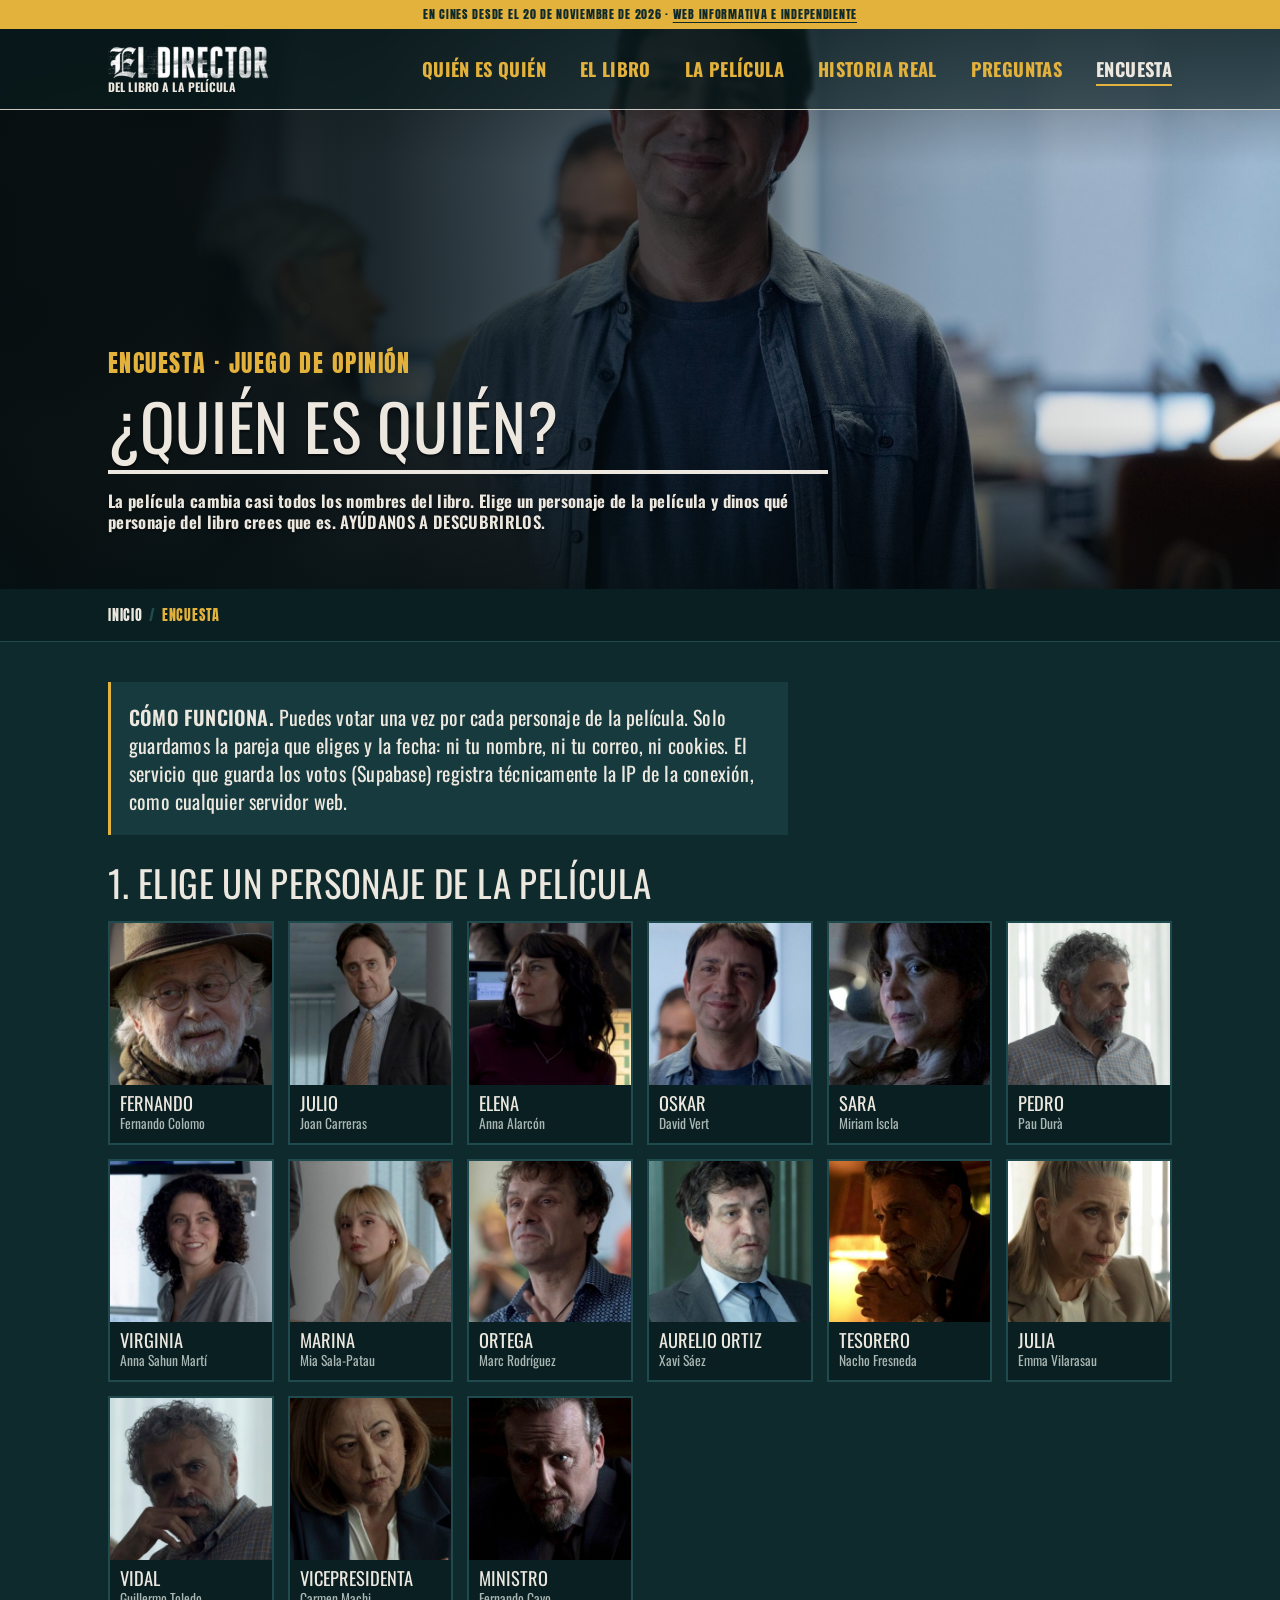
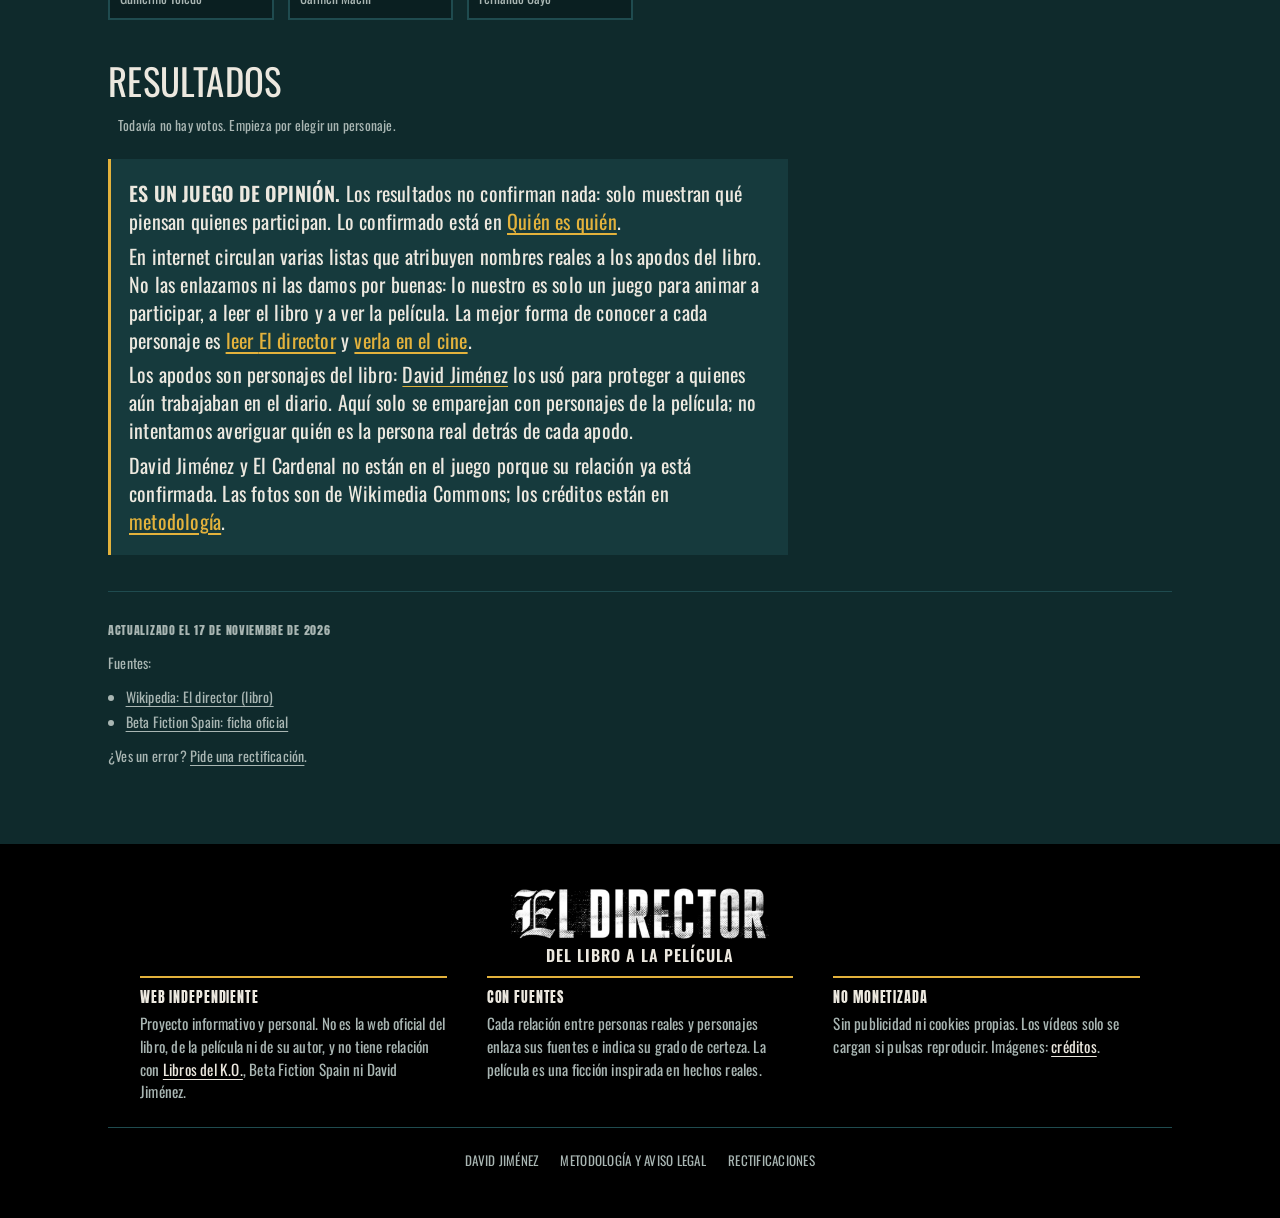
==== commit 5bc9cbd2: "Pie: aviso en tres columnas con titulares cortos Co-Authored-By: Claude Opus 5.5 <noreply@anthropic." ====
--- a/docs/encuesta/index.html
+++ b/docs/encuesta/index.html
@@ -28,11 +28,11 @@
 <link rel="preconnect" href="https://fonts.googleapis.com">
 <link rel="preconnect" href="https://fonts.gstatic.com" crossorigin>
 <link rel="stylesheet" href="https://fonts.googleapis.com/css2?family=UnifrakturCook:wght@700&family=Anton&family=Oswald:wght@400;500;600;700&display=swap">
-<link rel="stylesheet" href="../assets/estilos.css?v=871b8912">
+<link rel="stylesheet" href="../assets/estilos.css?v=daa5c16e">
 <script type="application/ld+json">{"@context": "https://schema.org", "@graph": [{"@type": "WebSite", "@id": "https://pedrognrd.github.io/el-director/#web", "name": "El Director. Del libro a la película", "url": "https://pedrognrd.github.io/el-director/", "inLanguage": "es"}, {"@type": "WebPage", "@id": "https://pedrognrd.github.io/el-director/encuesta/", "url": "https://pedrognrd.github.io/el-director/encuesta/", "name": "Encuesta: ¿quién es quién en El Director? · Juega a emparejar", "description": "Elige un personaje de la película El Director y di qué personaje del libro de David Jiménez crees que es. Un juego de opinión, con resultados.", "isPartOf": {"@id": "https://pedrognrd.github.io/el-director/#web"}, "dateModified": "2026-11-17", "inLanguage": "es"}, {"@type": "BreadcrumbList", "itemListElement": [{"@type": "ListItem", "position": 1, "name": "Inicio", "item": "https://pedrognrd.github.io/el-director/"}, {"@type": "ListItem", "position": 2, "name": "Encuesta", "item": "https://pedrognrd.github.io/el-director/encuesta/"}]}]}</script>
-<script src="../assets/video.js?v=871b8912" defer></script>
-<script src="../assets/slider.js?v=871b8912" defer></script>
-<script src="../assets/encuesta.js?v=871b8912" defer></script>
+<script src="../assets/video.js?v=daa5c16e" defer></script>
+<script src="../assets/slider.js?v=daa5c16e" defer></script>
+<script src="../assets/encuesta.js?v=daa5c16e" defer></script>
 </head>
 <body class="con-hero">
 <a class="salto" href="#contenido">Saltar al contenido</a>
@@ -72,10 +72,19 @@
 <footer class="pie">
   <div class="contenedor">
     <p class="pie-marca"><img class="pie-logo" src="../assets/img/portada/logo-web.png" alt="El Director" width="258" height="54" loading="lazy"><span>Del libro a la película</span></p>
-    <div class="pie-aviso">
-      <p><strong>Sobre esta web.</strong> “El Director. Del libro a la película” es un proyecto independiente con fines informativos. No es la web oficial del libro, de la película ni de su autor, y no está vinculado a <a href="https://www.librosdelko.com/" rel="noopener noreferrer" target="_blank">Libros del K.O.</a>, Beta Fiction Spain ni David Jiménez.</p>
-      <p>La relación entre personas reales y personajes se basa en fuentes públicas enlazadas en cada página, con su grado de certeza. No emitimos juicios sobre las personas mencionadas. La película es una obra de ficción inspirada en hechos reales.</p>
-      <p><strong>Web no monetizada.</strong> Sin publicidad y sin cookies propias. Los vídeos de YouTube solo se cargan si pulsas reproducir. Los enlaces a librerías y cines son solo informativos. Fotos con licencia libre: <a href="../metodologia-y-fuentes/#creditos">créditos</a>.</p>
+    <div class="pie-columnas">
+      <section>
+        <h2>Web independiente</h2>
+        <p>Proyecto informativo y personal. No es la web oficial del libro, de la película ni de su autor, y no tiene relación con <a href="https://www.librosdelko.com/" rel="noopener noreferrer" target="_blank">Libros del K.O.</a>, Beta Fiction Spain ni David Jiménez.</p>
+      </section>
+      <section>
+        <h2>Con fuentes</h2>
+        <p>Cada relación entre personas reales y personajes enlaza sus fuentes e indica su grado de certeza. La película es una ficción inspirada en hechos reales.</p>
+      </section>
+      <section>
+        <h2>No monetizada</h2>
+        <p>Sin publicidad ni cookies propias. Los vídeos solo se cargan si pulsas reproducir. Imágenes: <a href="../metodologia-y-fuentes/#creditos">créditos</a>.</p>
+      </section>
     </div>
     <hr>
     <nav aria-label="Pie de página">
--- a/docs/assets/estilos.css
+++ b/docs/assets/estilos.css
@@ -603,3 +603,10 @@
   .js .sitio .menu a[aria-current="page"],.js .sitio .menu a:hover{box-shadow:none;color:var(--papel)}
 }
 .enc-invita{margin:28px 0 0;padding-top:16px;border-top:1px solid var(--petroleo-3);color:var(--papel)}
+/* Pie en tres columnas */
+.pie-columnas{display:grid;grid-template-columns:repeat(3,minmax(0,1fr));gap:28px 40px;max-width:1000px;margin:10px auto 0;text-align:left}
+.pie-columnas section{border-top:2px solid var(--oro);padding-top:12px}
+.pie-columnas h2{margin:0 0 6px;font-family:var(--f-teletipo);font-size:.9rem;letter-spacing:.06em;color:var(--papel)}
+.pie-columnas p{margin:0;font-size:.95rem;line-height:1.5;color:var(--gris)}
+.pie-columnas a{color:var(--papel)}
+@media (max-width:760px){.pie-columnas{grid-template-columns:1fr;gap:20px}}
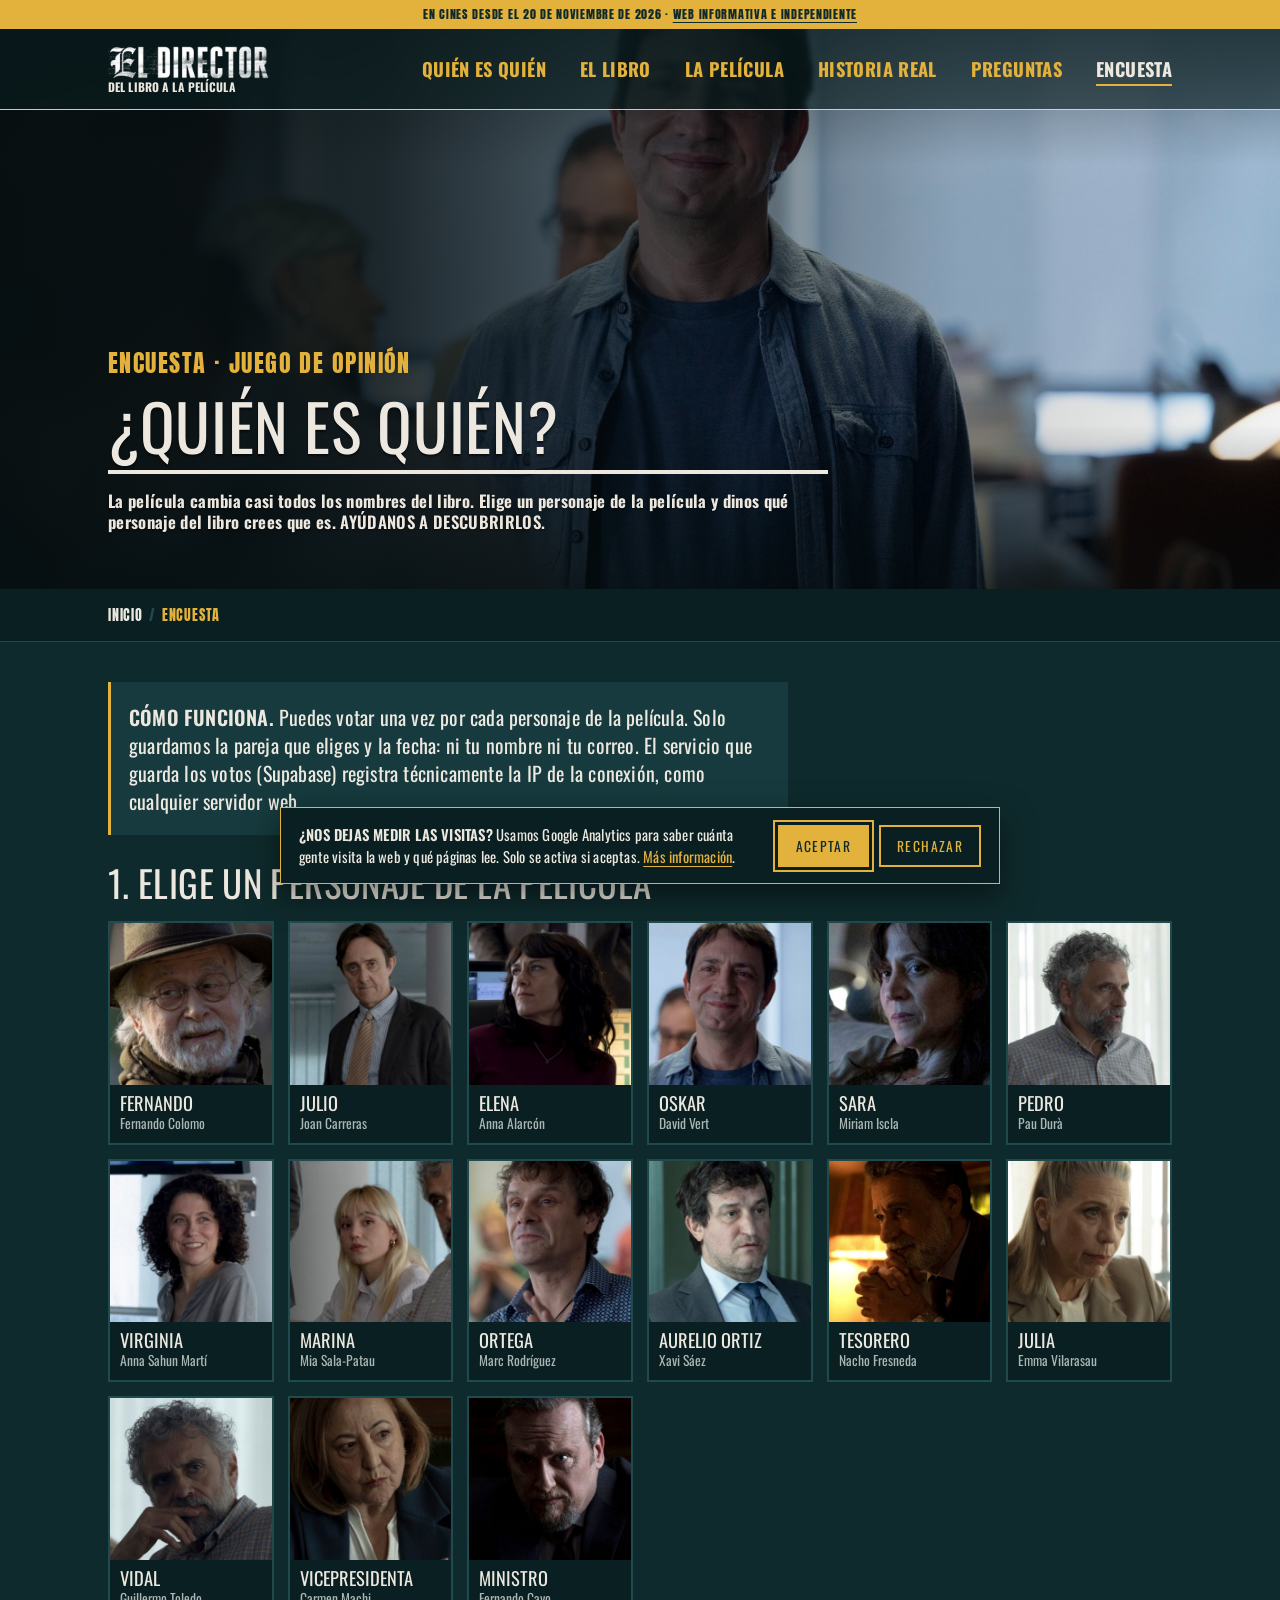
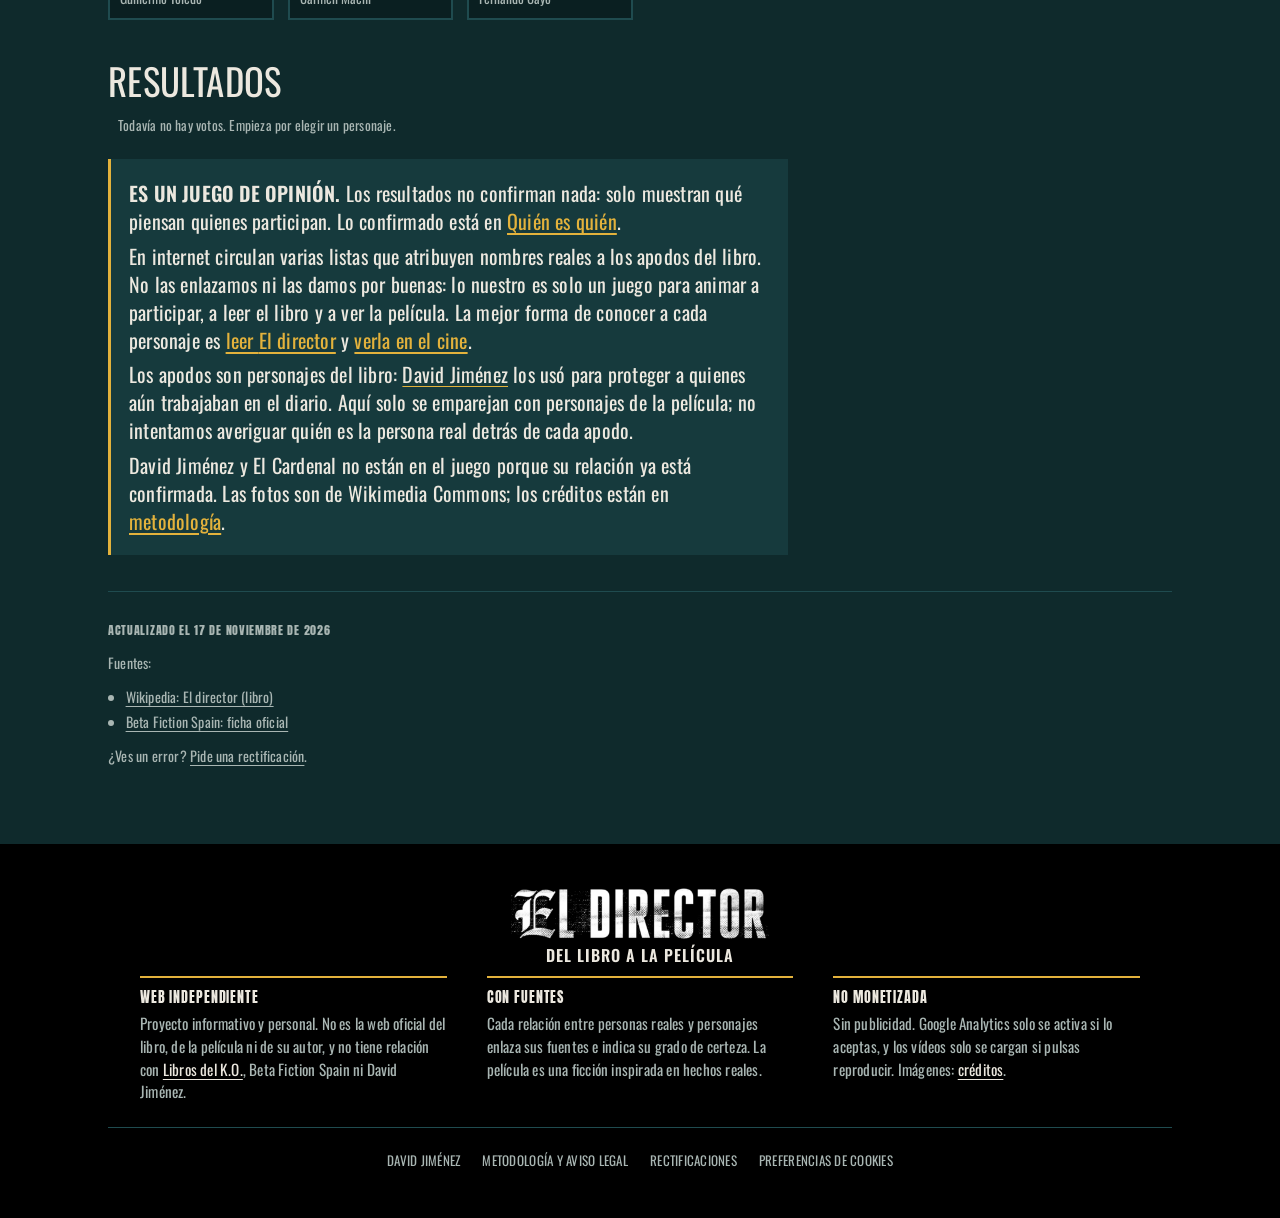
==== commit 84fffd4e: "Google Analytics 4 con aviso de cookies (solo se carga si se acepta); texto de cookies en metodologí" ====
--- a/docs/encuesta/index.html
+++ b/docs/encuesta/index.html
@@ -1,12 +1,12 @@
 <!doctype html>
-<html lang="es">
+<html lang="es" data-ga="G-KYJ48RR145">
 <head>
 <meta charset="utf-8">
 <script>document.documentElement.classList.add("js")</script>
 <meta name="viewport" content="width=device-width, initial-scale=1, viewport-fit=cover">
 <title>Encuesta: ¿quién es quién en El Director? · Juega a emparejar</title>
 <meta name="description" content="Elige un personaje de la película El Director y di qué personaje del libro de David Jiménez crees que es. Un juego de opinión, con resultados.">
-<link rel="canonical" href="https://pedrognrd.github.io/el-director/encuesta/">
+<link rel="canonical" href="https://eldirectorquienesquien.com/encuesta/">
 <meta name="robots" content="index, follow, max-image-preview:large">
 <meta name="theme-color" content="#0f2a2c">
 <meta property="og:type" content="website">
@@ -14,25 +14,26 @@
 <meta property="og:site_name" content="El Director. Del libro a la película">
 <meta property="og:title" content="Encuesta: ¿quién es quién en El Director? · Juega a emparejar">
 <meta property="og:description" content="Elige un personaje de la película El Director y di qué personaje del libro de David Jiménez crees que es. Un juego de opinión, con resultados.">
-<meta property="og:url" content="https://pedrognrd.github.io/el-director/encuesta/">
-<meta property="og:image" content="https://pedrognrd.github.io/el-director/assets/img/og-el-director.jpg">
+<meta property="og:url" content="https://eldirectorquienesquien.com/encuesta/">
+<meta property="og:image" content="https://eldirectorquienesquien.com/assets/img/og-el-director.jpg">
 <meta property="og:image:type" content="image/jpeg">
 <meta property="og:image:width" content="1200">
 <meta property="og:image:height" content="630">
 <meta property="og:image:alt" content="El Director. Del libro a la película">
 <meta name="twitter:card" content="summary_large_image">
-<meta name="twitter:image" content="https://pedrognrd.github.io/el-director/assets/img/og-el-director.jpg">
+<meta name="twitter:image" content="https://eldirectorquienesquien.com/assets/img/og-el-director.jpg">
 <link rel="icon" href="../assets/img/favicon-48.png" sizes="48x48" type="image/png">
 <link rel="icon" href="../assets/img/favicon-192.png" sizes="192x192" type="image/png">
 <link rel="apple-touch-icon" href="../assets/img/apple-touch-icon.png">
 <link rel="preconnect" href="https://fonts.googleapis.com">
 <link rel="preconnect" href="https://fonts.gstatic.com" crossorigin>
 <link rel="stylesheet" href="https://fonts.googleapis.com/css2?family=UnifrakturCook:wght@700&family=Anton&family=Oswald:wght@400;500;600;700&display=swap">
-<link rel="stylesheet" href="../assets/estilos.css?v=daa5c16e">
-<script type="application/ld+json">{"@context": "https://schema.org", "@graph": [{"@type": "WebSite", "@id": "https://pedrognrd.github.io/el-director/#web", "name": "El Director. Del libro a la película", "url": "https://pedrognrd.github.io/el-director/", "inLanguage": "es"}, {"@type": "WebPage", "@id": "https://pedrognrd.github.io/el-director/encuesta/", "url": "https://pedrognrd.github.io/el-director/encuesta/", "name": "Encuesta: ¿quién es quién en El Director? · Juega a emparejar", "description": "Elige un personaje de la película El Director y di qué personaje del libro de David Jiménez crees que es. Un juego de opinión, con resultados.", "isPartOf": {"@id": "https://pedrognrd.github.io/el-director/#web"}, "dateModified": "2026-11-17", "inLanguage": "es"}, {"@type": "BreadcrumbList", "itemListElement": [{"@type": "ListItem", "position": 1, "name": "Inicio", "item": "https://pedrognrd.github.io/el-director/"}, {"@type": "ListItem", "position": 2, "name": "Encuesta", "item": "https://pedrognrd.github.io/el-director/encuesta/"}]}]}</script>
-<script src="../assets/video.js?v=daa5c16e" defer></script>
-<script src="../assets/slider.js?v=daa5c16e" defer></script>
-<script src="../assets/encuesta.js?v=daa5c16e" defer></script>
+<link rel="stylesheet" href="../assets/estilos.css?v=52688d0f">
+<script type="application/ld+json">{"@context": "https://schema.org", "@graph": [{"@type": "WebSite", "@id": "https://eldirectorquienesquien.com/#web", "name": "El Director. Del libro a la película", "url": "https://eldirectorquienesquien.com/", "inLanguage": "es"}, {"@type": "WebPage", "@id": "https://eldirectorquienesquien.com/encuesta/", "url": "https://eldirectorquienesquien.com/encuesta/", "name": "Encuesta: ¿quién es quién en El Director? · Juega a emparejar", "description": "Elige un personaje de la película El Director y di qué personaje del libro de David Jiménez crees que es. Un juego de opinión, con resultados.", "isPartOf": {"@id": "https://eldirectorquienesquien.com/#web"}, "dateModified": "2026-11-17", "inLanguage": "es"}, {"@type": "BreadcrumbList", "itemListElement": [{"@type": "ListItem", "position": 1, "name": "Inicio", "item": "https://eldirectorquienesquien.com/"}, {"@type": "ListItem", "position": 2, "name": "Encuesta", "item": "https://eldirectorquienesquien.com/encuesta/"}]}]}</script>
+<script src="../assets/video.js?v=52688d0f" defer></script>
+<script src="../assets/slider.js?v=52688d0f" defer></script>
+<script src="../assets/encuesta.js?v=52688d0f" defer></script>
+<script src="../assets/cookies.js?v=52688d0f" defer></script>
 </head>
 <body class="con-hero">
 <a class="salto" href="#contenido">Saltar al contenido</a>
@@ -54,7 +55,7 @@
 <div class="contenedor">
 <div class="lectura">
 </div>
-<div class="aviso enc-aviso"><p><strong>Cómo funciona.</strong> Puedes votar una vez por cada personaje de la película. Solo guardamos la pareja que eliges y la fecha: ni tu nombre, ni tu correo, ni cookies. El servicio que guarda los votos (Supabase) registra técnicamente la IP de la conexión, como cualquier servidor web.</p></div>
+<div class="aviso enc-aviso"><p><strong>Cómo funciona.</strong> Puedes votar una vez por cada personaje de la película. Solo guardamos la pareja que eliges y la fecha: ni tu nombre ni tu correo. El servicio que guarda los votos (Supabase) registra técnicamente la IP de la conexión, como cualquier servidor web.</p></div>
 <section id="encuesta" class="encuesta" data-base="../" data-supabase-url="https://chfqajnvbydhopqglsfj.supabase.co" data-supabase-key="sb_publishable__lsAxOw4mUCSPmH-8cjugg_9JSWLt6K" aria-label="Juego de emparejar personajes">
   <div class="enc-paso"><noscript><p>La encuesta necesita JavaScript.</p></noscript></div>
   <p class="enc-vivo" aria-live="polite"></p>
@@ -83,7 +84,7 @@
       </section>
       <section>
         <h2>No monetizada</h2>
-        <p>Sin publicidad ni cookies propias. Los vídeos solo se cargan si pulsas reproducir. Imágenes: <a href="../metodologia-y-fuentes/#creditos">créditos</a>.</p>
+        <p>Sin publicidad. Google Analytics solo se activa si lo aceptas, y los vídeos solo se cargan si pulsas reproducir. Imágenes: <a href="../metodologia-y-fuentes/#creditos">créditos</a>.</p>
       </section>
     </div>
     <hr>
@@ -92,9 +93,14 @@
         <li><a href="../personajes/david-jimenez/">David Jiménez</a></li>
         <li><a href="../metodologia-y-fuentes/">Metodología y aviso legal</a></li>
         <li><a href="../metodologia-y-fuentes/#rectificaciones">Rectificaciones</a></li>
+        <li><a href="#" data-abrir-cookies>Preferencias de cookies</a></li>
       </ul>
     </nav>
   </div>
 </footer>
+<div id="aviso-cookies" class="aviso-cookies" role="dialog" aria-live="polite" aria-label="Aviso de cookies" hidden>
+  <p><strong>¿Nos dejas medir las visitas?</strong> Usamos Google Analytics para saber cuánta gente visita la web y qué páginas lee. Solo se activa si aceptas. <a href="../metodologia-y-fuentes/#cookies">Más información</a>.</p>
+  <div class="aviso-cookies-botones"><button type="button" class="btn" data-cookies="si">Aceptar</button><button type="button" class="btn sec" data-cookies="no">Rechazar</button></div>
+</div>
 </body>
 </html>
--- a/docs/assets/estilos.css
+++ b/docs/assets/estilos.css
@@ -610,3 +610,9 @@
 .pie-columnas p{margin:0;font-size:.95rem;line-height:1.5;color:var(--gris)}
 .pie-columnas a{color:var(--papel)}
 @media (max-width:760px){.pie-columnas{grid-template-columns:1fr;gap:20px}}
+/* Aviso de cookies */
+.aviso-cookies{position:fixed;z-index:50;left:16px;right:16px;bottom:16px;max-width:720px;margin:0 auto;background:var(--noche);border:1px solid var(--oro);box-shadow:0 12px 32px rgba(0,0,0,.5);padding:16px 18px;display:flex;flex-wrap:wrap;gap:12px 20px;align-items:center}
+.aviso-cookies[hidden]{display:none}
+.aviso-cookies p{margin:0;flex:1 1 360px;font-size:.92rem;line-height:1.45}
+.aviso-cookies-botones{display:flex;gap:10px}
+.aviso-cookies .btn{font-size:.85rem;padding:9px 16px}
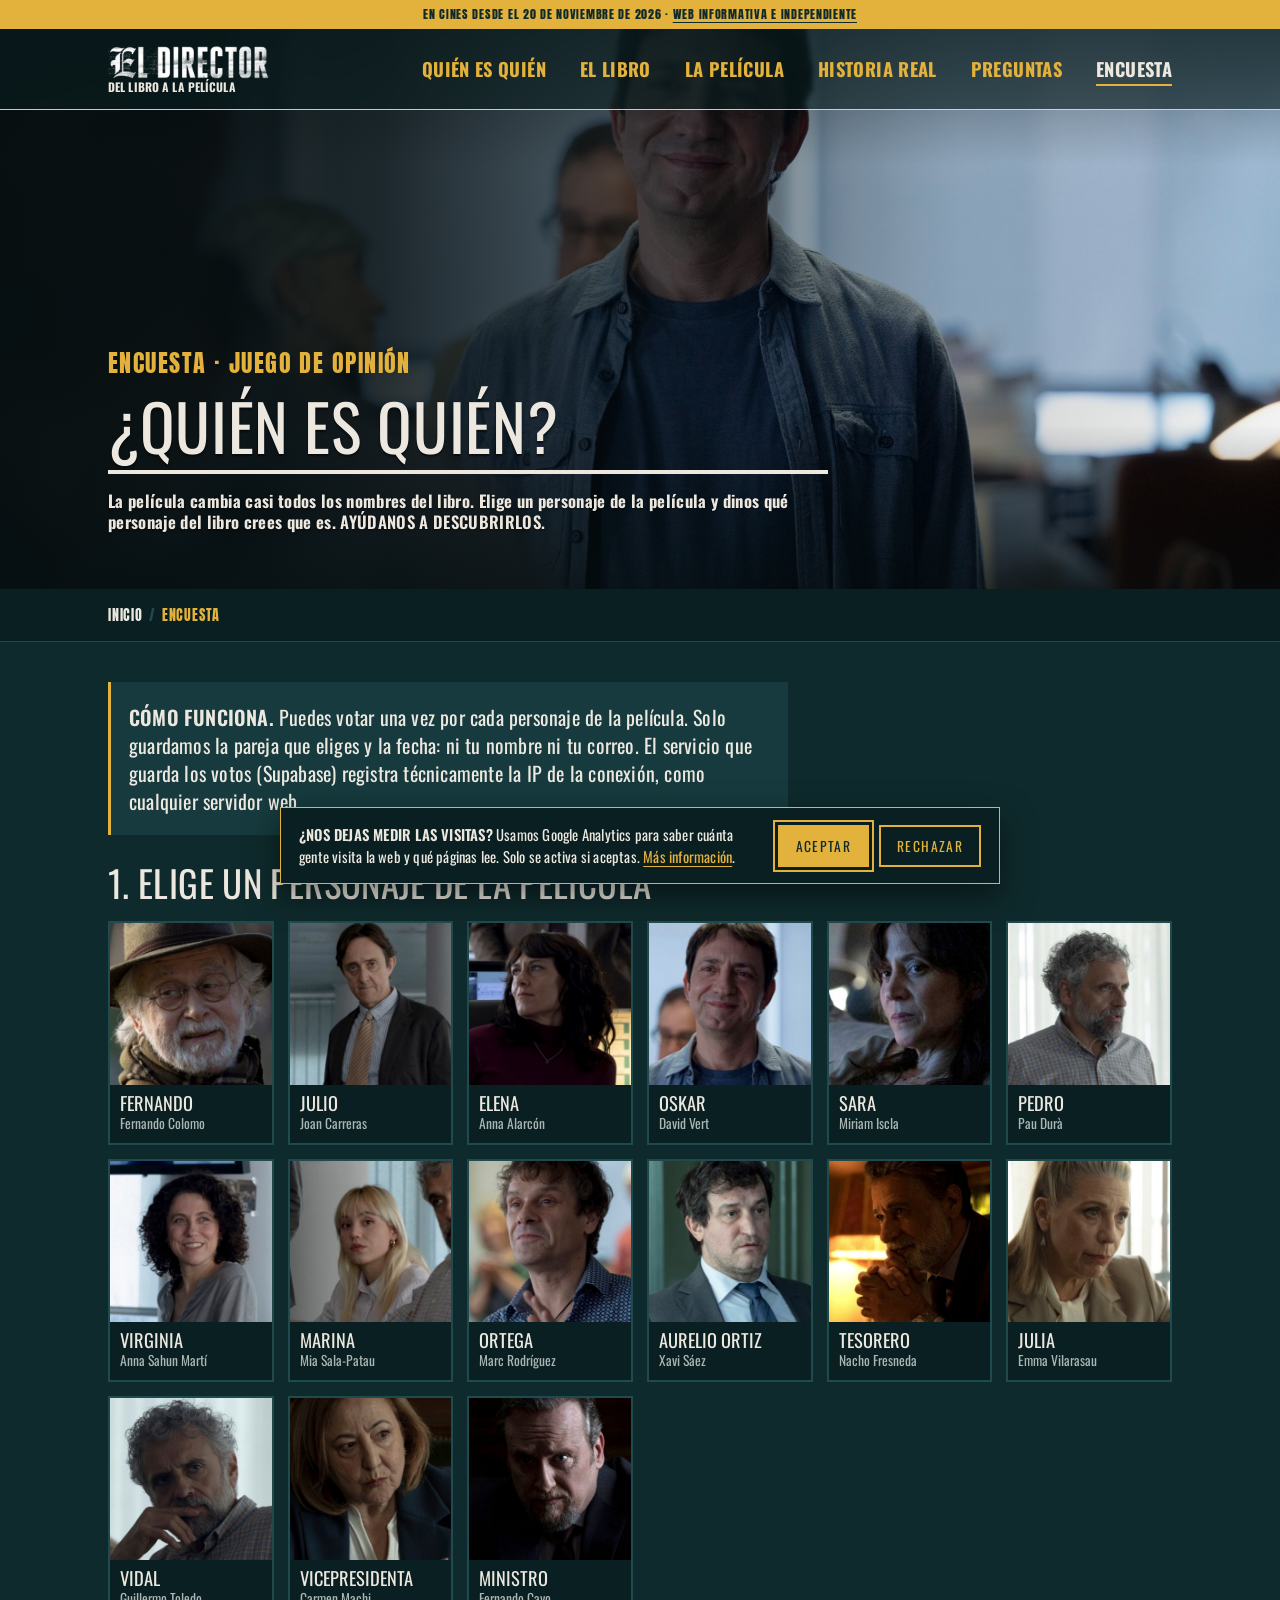
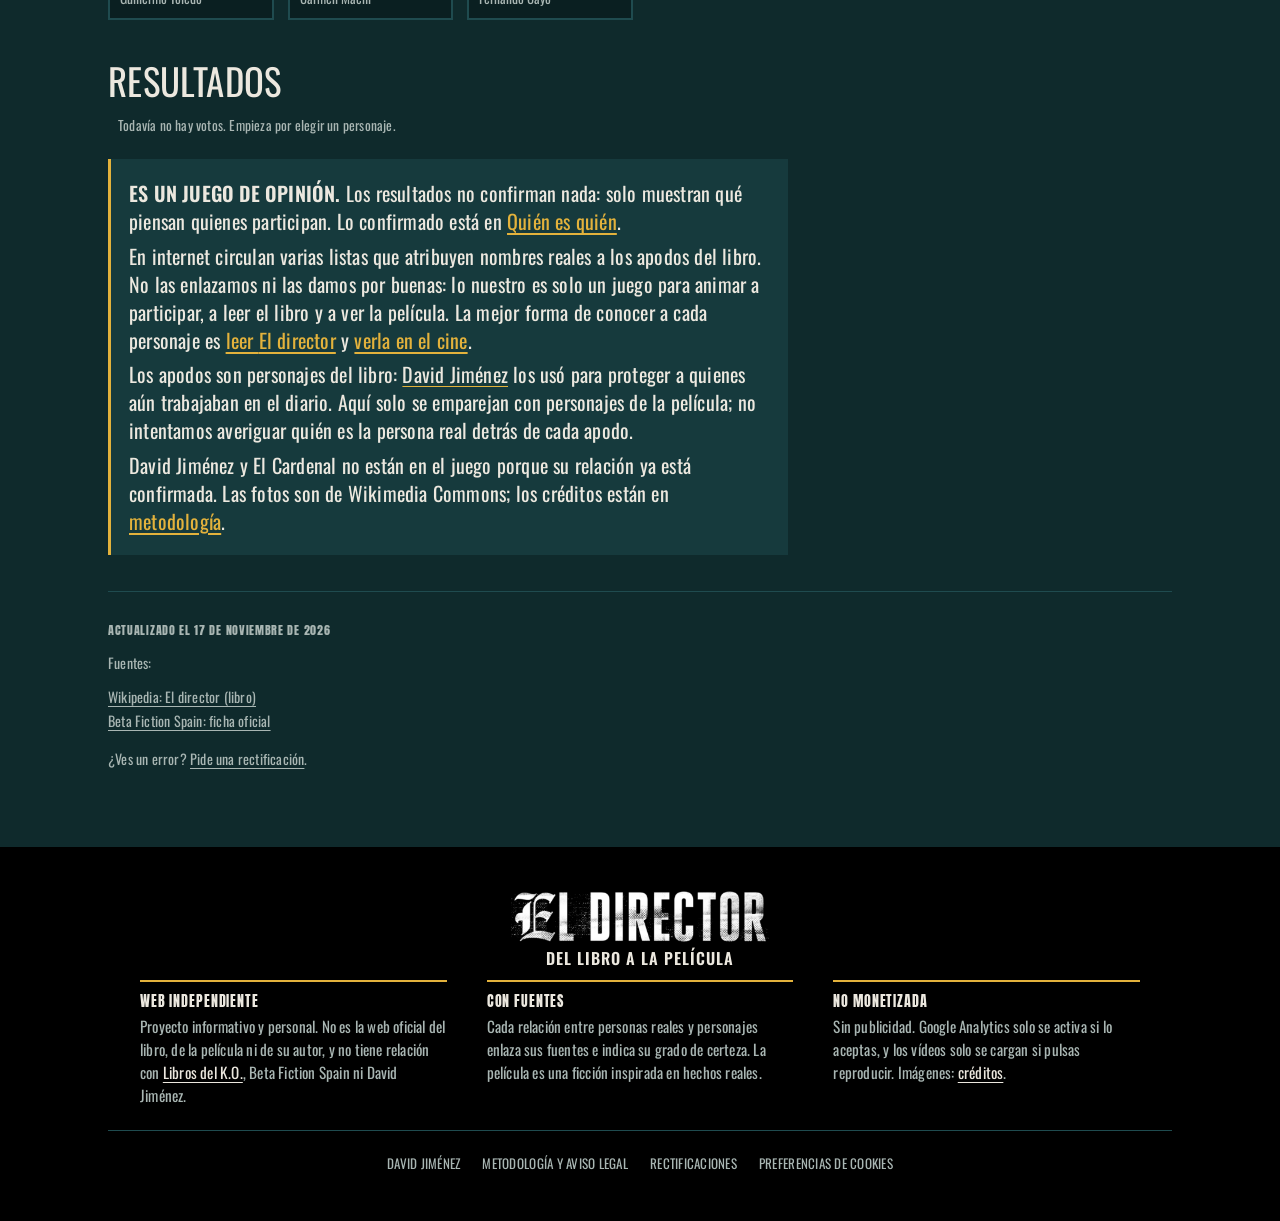
==== commit 854cb97f: "Sellos en lista, fuentes en columnas de tres y ajustes de CSS Co-Authored-By: Claude Opus 5.5 <norep" ====
--- a/docs/encuesta/index.html
+++ b/docs/encuesta/index.html
@@ -28,12 +28,12 @@
 <link rel="preconnect" href="https://fonts.googleapis.com">
 <link rel="preconnect" href="https://fonts.gstatic.com" crossorigin>
 <link rel="stylesheet" href="https://fonts.googleapis.com/css2?family=UnifrakturCook:wght@700&family=Anton&family=Oswald:wght@400;500;600;700&display=swap">
-<link rel="stylesheet" href="../assets/estilos.css?v=52688d0f">
+<link rel="stylesheet" href="../assets/estilos.css?v=fce6f9be">
 <script type="application/ld+json">{"@context": "https://schema.org", "@graph": [{"@type": "WebSite", "@id": "https://eldirectorquienesquien.com/#web", "name": "El Director. Del libro a la película", "url": "https://eldirectorquienesquien.com/", "inLanguage": "es"}, {"@type": "WebPage", "@id": "https://eldirectorquienesquien.com/encuesta/", "url": "https://eldirectorquienesquien.com/encuesta/", "name": "Encuesta: ¿quién es quién en El Director? · Juega a emparejar", "description": "Elige un personaje de la película El Director y di qué personaje del libro de David Jiménez crees que es. Un juego de opinión, con resultados.", "isPartOf": {"@id": "https://eldirectorquienesquien.com/#web"}, "dateModified": "2026-11-17", "inLanguage": "es"}, {"@type": "BreadcrumbList", "itemListElement": [{"@type": "ListItem", "position": 1, "name": "Inicio", "item": "https://eldirectorquienesquien.com/"}, {"@type": "ListItem", "position": 2, "name": "Encuesta", "item": "https://eldirectorquienesquien.com/encuesta/"}]}]}</script>
-<script src="../assets/video.js?v=52688d0f" defer></script>
-<script src="../assets/slider.js?v=52688d0f" defer></script>
-<script src="../assets/encuesta.js?v=52688d0f" defer></script>
-<script src="../assets/cookies.js?v=52688d0f" defer></script>
+<script src="../assets/video.js?v=fce6f9be" defer></script>
+<script src="../assets/slider.js?v=fce6f9be" defer></script>
+<script src="../assets/encuesta.js?v=fce6f9be" defer></script>
+<script src="../assets/cookies.js?v=fce6f9be" defer></script>
 </head>
 <body class="con-hero">
 <a class="salto" href="#contenido">Saltar al contenido</a>
@@ -98,6 +98,7 @@
     </nav>
   </div>
 </footer>
+<a class="volver-arriba" href="#contenido" aria-label="Volver arriba"></a>
 <div id="aviso-cookies" class="aviso-cookies" role="dialog" aria-live="polite" aria-label="Aviso de cookies" hidden>
   <p><strong>¿Nos dejas medir las visitas?</strong> Usamos Google Analytics para saber cuánta gente visita la web y qué páginas lee. Solo se activa si aceptas. <a href="../metodologia-y-fuentes/#cookies">Más información</a>.</p>
   <div class="aviso-cookies-botones"><button type="button" class="btn" data-cookies="si">Aceptar</button><button type="button" class="btn sec" data-cookies="no">Rechazar</button></div>
--- a/docs/assets/estilos.css
+++ b/docs/assets/estilos.css
@@ -83,7 +83,7 @@
 @media (max-width:560px){.par{grid-template-columns:1fr;gap:4px}.par .der{text-align:left}.par .igual{font-size:1.2rem}}
 
 /* Sellos de certeza */
-.sello{display:inline-block;font-family:var(--f-teletipo);font-size:.68rem;letter-spacing:.08em;text-transform:uppercase;padding:2px 8px;border:1px solid currentColor;white-space:nowrap;vertical-align:middle}
+.sello{display:inline-block;font-family:var(--f-teletipo);font-size: 1rem;letter-spacing:.08em;text-transform:uppercase;padding: 8px 16px;border:1px solid currentColor;white-space:nowrap;vertical-align:middle;margin: 5px 0px;}
 .s-conf{color:var(--ok)}
 .s-pend{color:var(--gris);border-style:dashed}
 .s-real{color:var(--oro)}
@@ -92,7 +92,7 @@
 .tabla{overflow-x:auto;margin: 18px 0px;border:1px solid var(--petroleo-3)}
 table{border-collapse:collapse;width:100%;min-width:600px;font-size: 1.2rem;}
 caption{text-align:left;padding:10px 12px;font-family:var(--f-teletipo);font-size:.75rem;letter-spacing:.08em;text-transform:uppercase;color:var(--gris)}
-th,td{text-align:left;padding:11px 12px;border-bottom:1px solid var(--petroleo-3);vertical-align:top}
+th,td{text-align:left;padding:11px 12px;border-bottom:1px solid var(--petroleo-3);vertical-align: middle;}
 th{font-family:var(--f-teletipo);font-weight:500;font-size:.72rem;letter-spacing:.1em;text-transform:uppercase;color:var(--gris);background:var(--petroleo-2)}
 tbody tr:last-child td{border-bottom:0}
 
@@ -616,3 +616,19 @@
 .aviso-cookies p{margin:0;flex:1 1 360px;font-size:.92rem;line-height:1.45}
 .aviso-cookies-botones{display:flex;gap:10px}
 .aviso-cookies .btn{font-size:.85rem;padding:9px 16px}
+/* Botón Volver arriba */
+.volver-arriba{position:fixed;z-index:40;right:20px;bottom:20px;width:48px;height:48px;border-radius:50%;background:var(--oro);box-shadow:0 6px 18px rgba(0,0,0,.4);opacity:0;visibility:hidden;transform:translateY(10px);transition:opacity .25s,transform .25s,visibility 0s .25s,background .2s}
+.volver-arriba::before{content:"";position:absolute;left:50%;top:55%;width:13px;height:13px;border-top:3px solid var(--petroleo);border-left:3px solid var(--petroleo);transform:translate(-50%,-50%) rotate(45deg)}
+.volver-arriba.visible{opacity:1;visibility:visible;transform:none;transition:opacity .25s,transform .25s,background .2s}
+.volver-arriba:hover,.volver-arriba:focus-visible{background:var(--papel)}
+/* Si el aviso de cookies está abierto, el botón se aparta hacia arriba */
+.aviso-cookies:not([hidden]) ~ .volver-arriba,.volver-arriba:has(~ .aviso-cookies:not([hidden])){bottom:120px}
+@media (max-width:760px){.volver-arriba{right:14px;bottom:14px;width:44px;height:44px}.volver-arriba:has(~ .aviso-cookies:not([hidden])){bottom:190px}}
+/* Leyenda de sellos: uno debajo de otro */
+.leyenda-sellos{list-style:none;padding:0;margin:.4rem 0 1.2rem}
+.leyenda-sellos li{display:flex;align-items:center;gap:12px;margin:6px 0}
+.leyenda-sellos .sello{min-width:150px;text-align:center;margin:0}
+/* Fuentes en columnas de tres */
+.fuentes:not(.horizontal) ul{display:grid;grid-auto-flow:column;grid-template-rows:repeat(3,auto);grid-auto-columns:minmax(0,1fr);gap:4px 32px;list-style:none;padding-left:0}
+.fuentes:not(.horizontal) li{margin:0}
+@media (max-width:760px){.fuentes:not(.horizontal) ul{grid-auto-flow:row;grid-template-rows:none;grid-auto-columns:auto}}
